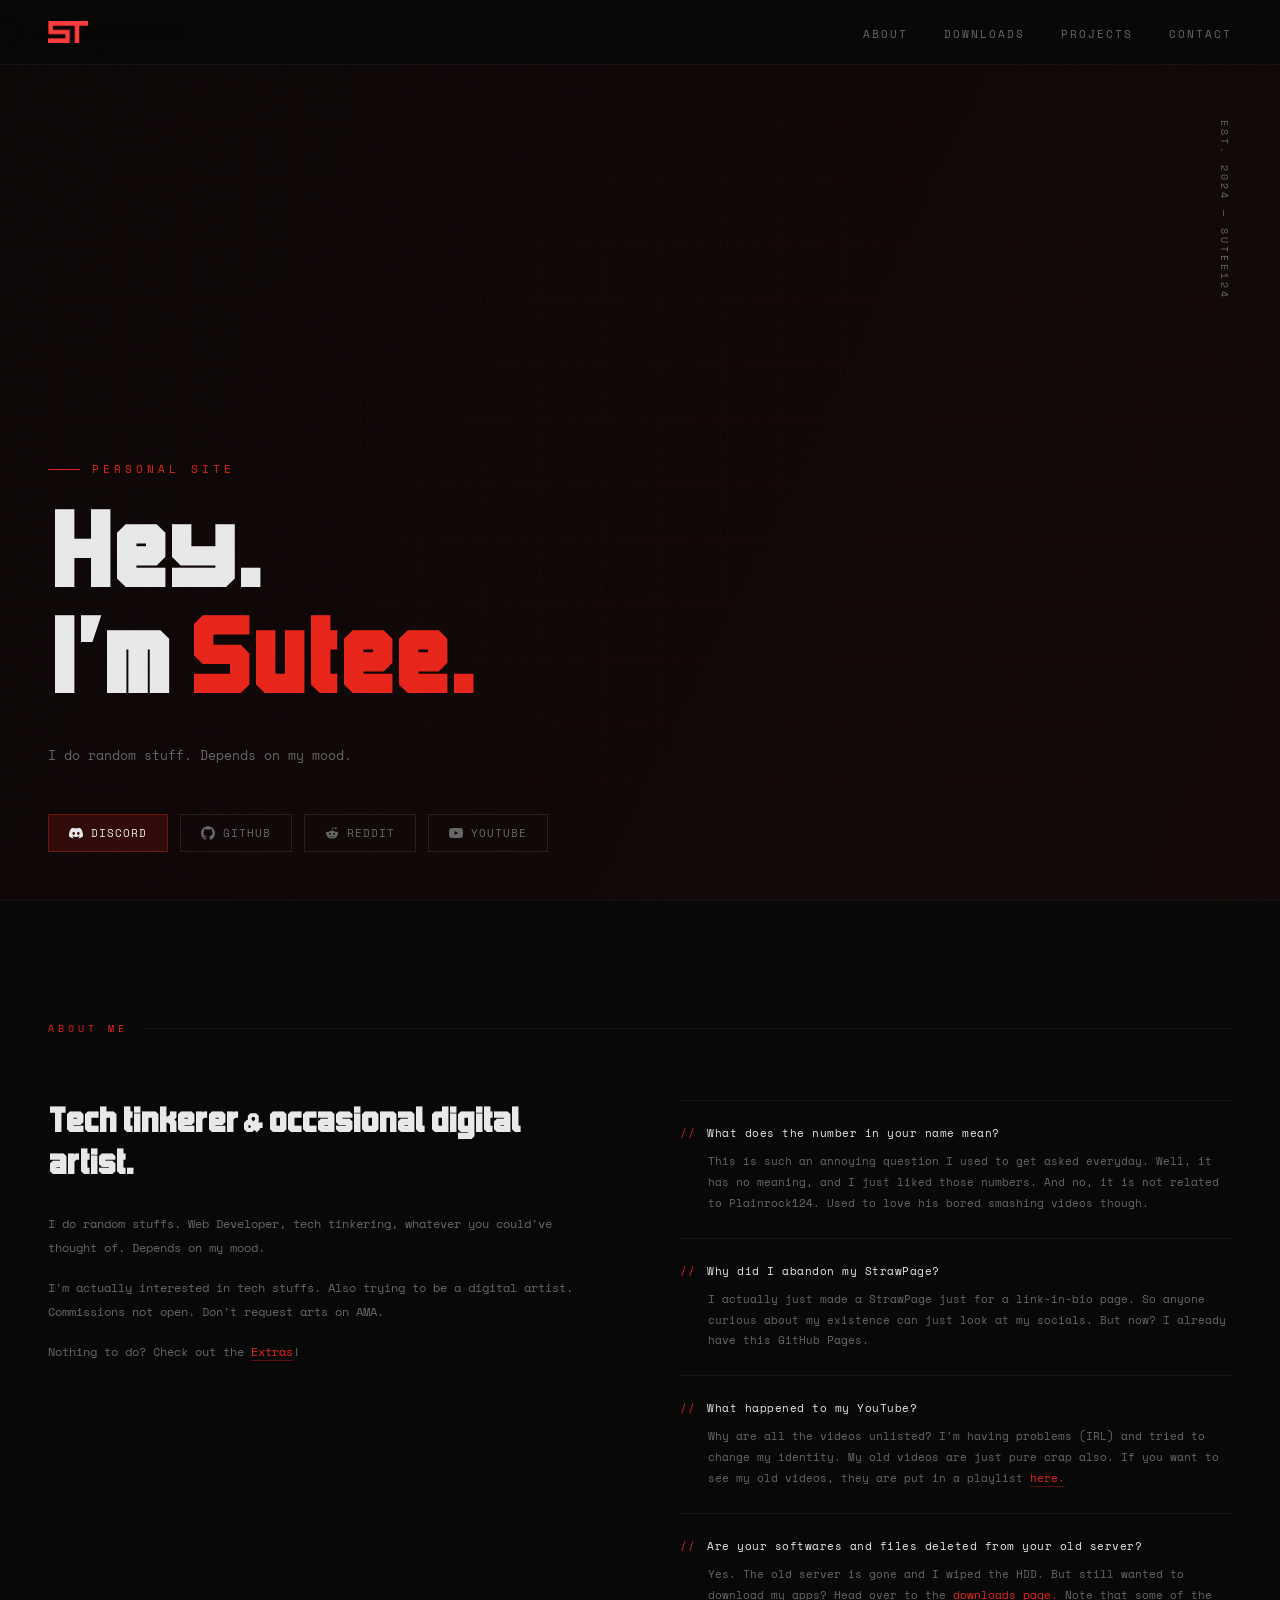
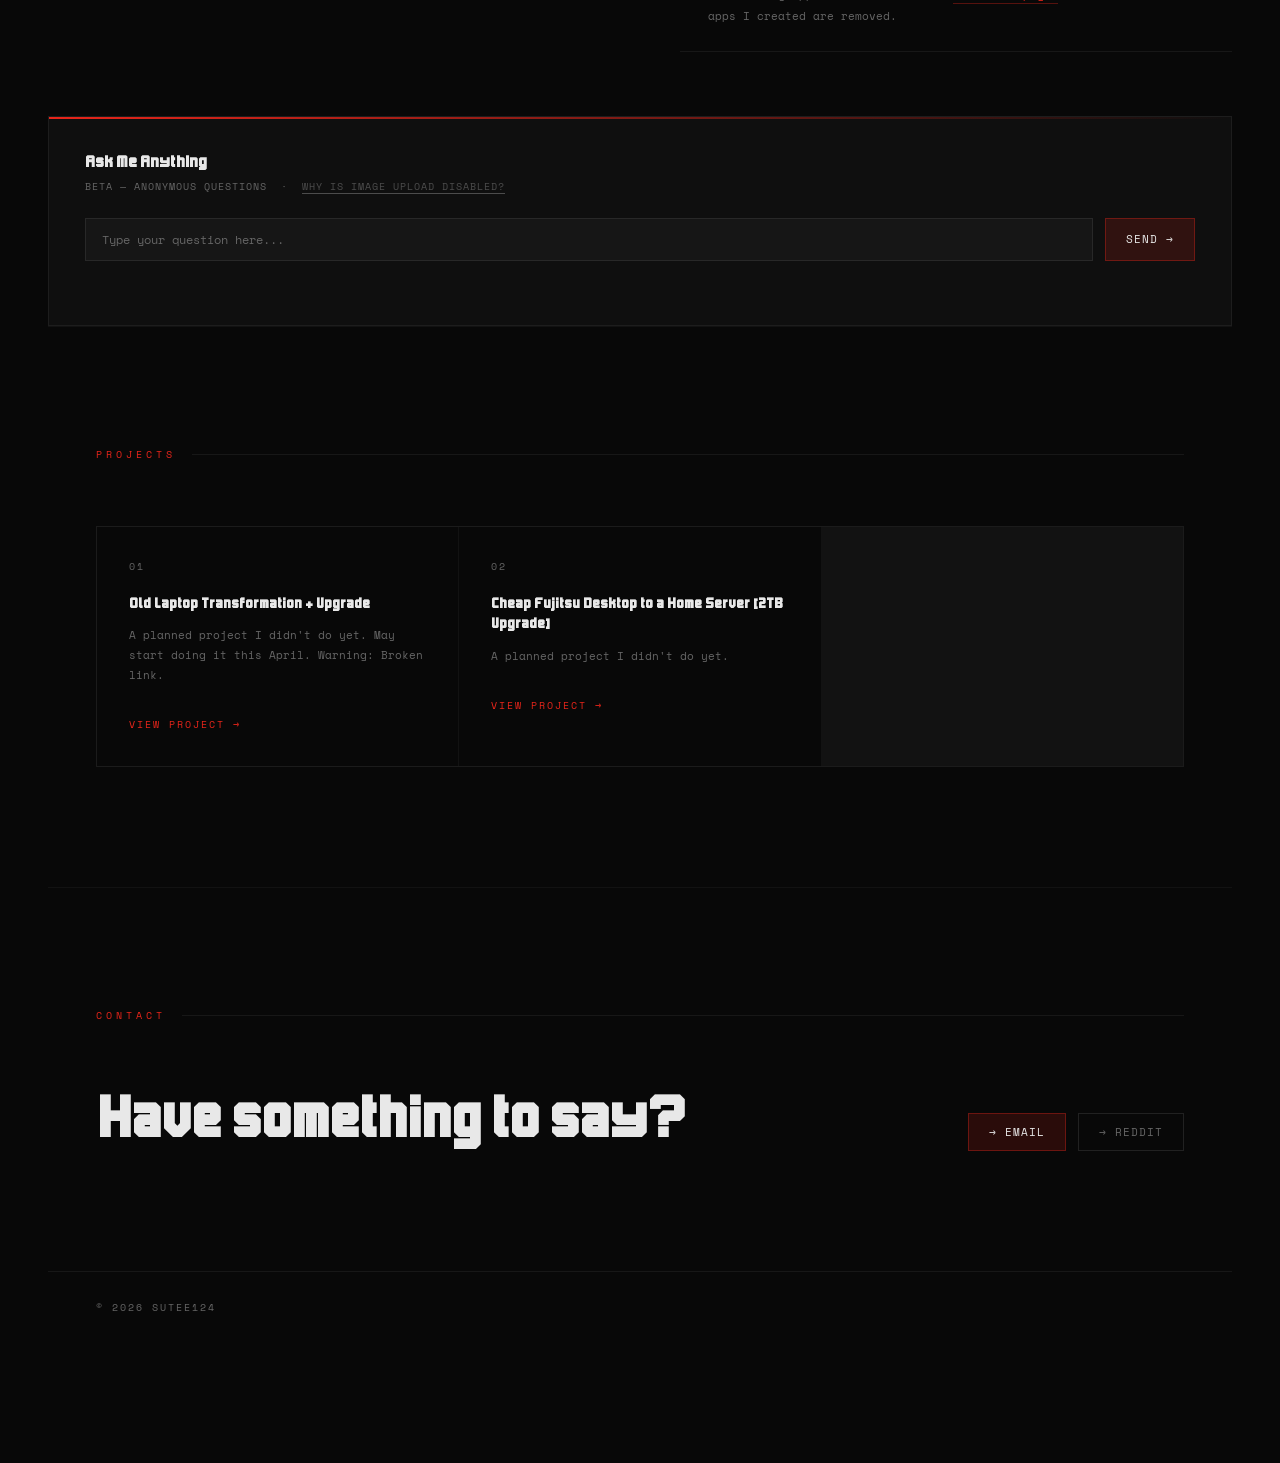
==== index.html @ adc418a9 "Untitled" ====
<!DOCTYPE html>
<html lang="en">
<head>
<meta charset="UTF-8">
<meta name="viewport" content="width=device-width, initial-scale=1.0">
<title>sutee's site</title>
<link rel="icon" type="image/png+xml" href="/assets/site/favicon.png">

<!--style stuff-->
<link rel="preconnect" href="https://fonts.googleapis.com">
<link rel="preconnect" href="https://fonts.gstatic.com" crossorigin>
<link href="https://fonts.googleapis.com/css2?family=Space+Mono:ital,wght@0,400;0,700;1,400&display=swap" rel="stylesheet">
<link rel="stylesheet" href="/assets/site/style.css">

<style>
.btn-icon {
  display: inline-flex;
  align-items: center;
  justify-content: center;
  width: 40px;
  flex-shrink: 0;
  padding: 10px;
  border: 1px solid rgba(255,255,255,0.08);
  background: var(--surface2);
  color: var(--muted);
  cursor: pointer;
  transition: all 0.2s;
  font-size: 0; /* hide any fallback text */
}

.btn-icon:hover {
  border-color: var(--red-border);
  background: var(--red-dim);
  color: var(--text);
  transform: translateY(-2px);
}

.btn-icon svg {
  width: 14px;
  height: 14px;
  stroke: currentColor;
  fill: none;
  stroke-width: 1.5;
  stroke-linecap: round;
  stroke-linejoin: round;
  flex-shrink: 0;
}
</style>

</head>
<body>

<!-- nav -->
<nav>
  <a href="index.html" class="nav-logo">
    <img src="/assets/site/logo.png" alt="Sutee" onerror="this.style.display='none';this.parentElement.textContent='sutee.'">
  </a>
  <ul>
    <li><a href="#about">About</a></li>
    <li><a href="downloads">Downloads</a></li>
    <li><a href="#projects">Projects</a></li>
    <li><a href="#contact">Contact</a></li>
  </ul>
</nav>

<div class="hero">
  <div class="hero-bg"></div>
  <div class="hero-grid"></div>
  <span class="hero-tag">EST. 2024 — SUTEE124</span>

  <div class="hero-content">
    <div class="hero-eyebrow">Personal Site</div>
    <h1>Hey.<br>I'm <span>Sutee.</span></h1>
    <p class="hero-sub">I do random stuff. Depends on my mood.</p>
    <div class="hero-links">
      <a href="javascript:alert('For now, please DM me on discord: @sutee.124');" class="btn">
        <svg role="img" viewBox="0 0 24 24" fill="currentColor"><path d="M20.317 4.3698a19.7913 19.7913 0 00-4.8851-1.5152.0741.0741 0 00-.0785.0371c-.211.3753-.4447.8648-.6083 1.2495-1.8447-.2762-3.68-.2762-5.4868 0-.1636-.3933-.4058-.8742-.6177-1.2495a.077.077 0 00-.0785-.037 19.7363 19.7363 0 00-4.8852 1.515.0699.0699 0 00-.0321.0277C.5334 9.0458-.319 13.5799.0992 18.0578a.0824.0824 0 00.0312.0561c2.0528 1.5076 4.0413 2.4228 5.9929 3.0294a.0777.0777 0 00.0842-.0276c.4616-.6304.8731-1.2952 1.226-1.9942a.076.076 0 00-.0416-.1057c-.6528-.2476-1.2743-.5495-1.8722-.8923a.077.077 0 01-.0076-.1277c.1258-.0943.2517-.1923.3718-.2914a.0743.0743 0 01.0776-.0105c3.9278 1.7933 8.18 1.7933 12.0614 0a.0739.0739 0 01.0785.0095c.1202.099.246.1981.3728.2924a.077.077 0 01-.0066.1276 12.2986 12.2986 0 01-1.873.8914.0766.0766 0 00-.0407.1067c.3604.698.7719 1.3628 1.225 1.9932a.076.076 0 00.0842.0286c1.961-.6067 3.9495-1.5219 6.0023-3.0294a.077.077 0 00.0313-.0552c.5004-5.177-.8382-9.6739-3.5485-13.6604a.061.061 0 00-.0312-.0286zM8.02 15.3312c-1.1825 0-2.1569-1.0857-2.1569-2.419 0-1.3332.9555-2.4189 2.157-2.4189 1.2108 0 2.1757 1.0952 2.1568 2.419 0 1.3332-.9555 2.4189-2.1569 2.4189zm7.9748 0c-1.1825 0-2.1569-1.0857-2.1569-2.419 0-1.3332.9554-2.4189 2.1569-2.4189 1.2108 0 2.1757 1.0952 2.1568 2.419 0 1.3332-.946 2.4189-2.1568 2.4189Z"/></svg>
        Discord
      </a>
      <a href="https://www.github.com/Sutee124" target="_blank" class="btn btn-ghost">
        <svg role="img" viewBox="0 0 24 24" fill="currentColor"><path d="M12 .297c-6.63 0-12 5.373-12 12 0 5.303 3.438 9.8 8.205 11.385.6.113.82-.258.82-.577 0-.285-.01-1.04-.015-2.04-3.338.724-4.042-1.61-4.042-1.61C4.422 18.07 3.633 17.7 3.633 17.7c-1.087-.744.084-.729.084-.729 1.205.084 1.838 1.236 1.838 1.236 1.07 1.835 2.809 1.305 3.495.998.108-.776.417-1.305.76-1.605-2.665-.3-5.466-1.332-5.466-5.93 0-1.31.465-2.38 1.235-3.22-.135-.303-.54-1.523.105-3.176 0 0 1.005-.322 3.3 1.23.96-.267 1.98-.399 3-.405 1.02.006 2.04.138 3 .405 2.28-1.552 3.285-1.23 3.285-1.23.645 1.653.24 2.873.12 3.176.765.84 1.23 1.91 1.23 3.22 0 4.61-2.805 5.625-5.475 5.92.42.36.81 1.096.81 2.22 0 1.606-.015 2.896-.015 3.286 0 .315.21.69.825.57C20.565 22.092 24 17.592 24 12.297c0-6.627-5.373-12-12-12"/></svg>
        GitHub
      </a>
      <a href="https://www.reddit.com/u/sutee124" target="_blank" class="btn btn-ghost">
        <svg role="img" viewBox="100 150 600 500" fill="currentColor"><path d="M666.8 400c.08 5.48-.6 10.95-2.04 16.24s-3.62 10.36-6.48 15.04c-2.85 4.68-6.35 8.94-10.39 12.65s-8.58 6.83-13.49 9.27c.11 1.46.2 2.93.25 4.4a107.268 107.268 0 0 1 0 8.8c-.05 1.47-.14 2.94-.25 4.4 0 89.6-104.4 162.4-233.2 162.4S168 560.4 168 470.8c-.11-1.46-.2-2.93-.25-4.4a107.268 107.268 0 0 1 0-8.8c.05-1.47.14-2.94.25-4.4a58.438 58.438 0 0 1-31.85-37.28 58.41 58.41 0 0 1 7.8-48.42 58.354 58.354 0 0 1 41.93-25.4 58.4 58.4 0 0 1 46.52 15.5 286.795 286.795 0 0 1 35.89-20.71c12.45-6.02 25.32-11.14 38.51-15.3s26.67-7.35 40.32-9.56 27.45-3.42 41.28-3.63L418 169.6c.33-1.61.98-3.13 1.91-4.49.92-1.35 2.11-2.51 3.48-3.4 1.38-.89 2.92-1.5 4.54-1.8 1.61-.29 3.27-.26 4.87.09l98 19.6c9.89-16.99 30.65-24.27 48.98-17.19s28.81 26.43 24.71 45.65c-4.09 19.22-21.55 32.62-41.17 31.61-19.63-1.01-35.62-16.13-37.72-35.67L440 186l-26 124.8c13.66.29 27.29 1.57 40.77 3.82a284.358 284.358 0 0 1 77.8 24.86A284.412 284.412 0 0 1 568 360a58.345 58.345 0 0 1 29.4-15.21 58.361 58.361 0 0 1 32.95 3.21 58.384 58.384 0 0 1 25.91 20.61A58.384 58.384 0 0 1 666.8 400zm-396.96 55.31c2.02 4.85 4.96 9.26 8.68 12.97 3.71 3.72 8.12 6.66 12.97 8.68A40.049 40.049 0 0 0 306.8 480c16.18 0 30.76-9.75 36.96-24.69 6.19-14.95 2.76-32.15-8.68-43.59s-28.64-14.87-43.59-8.68c-14.94 6.2-24.69 20.78-24.69 36.96 0 5.25 1.03 10.45 3.04 15.31zm229.1 96.02c2.05-2 3.22-4.73 3.26-7.59.04-2.87-1.07-5.63-3.07-7.68s-4.73-3.22-7.59-3.26c-2.87-.04-5.63 1.07-7.94 2.8a131.06 131.06 0 0 1-19.04 11.35 131.53 131.53 0 0 1-20.68 7.99c-7.1 2.07-14.37 3.54-21.72 4.39-7.36.85-14.77 1.07-22.16.67-7.38.33-14.78.03-22.11-.89a129.01 129.01 0 0 1-21.64-4.6c-7.08-2.14-13.95-4.88-20.56-8.18s-12.93-7.16-18.89-11.53c-2.07-1.7-4.7-2.57-7.38-2.44s-5.21 1.26-7.11 3.15c-1.89 1.9-3.02 4.43-3.15 7.11s.74 5.31 2.44 7.38c7.03 5.3 14.5 9.98 22.33 14s16 7.35 24.4 9.97 17.01 4.51 25.74 5.66c8.73 1.14 17.54 1.53 26.33 1.17 8.79.36 17.6-.03 26.33-1.17A153.961 153.961 0 0 0 476.87 564c7.83-4.02 15.3-8.7 22.33-14zm-7.34-68.13c5.42.06 10.8-.99 15.81-3.07 5.01-2.09 9.54-5.17 13.32-9.06s6.72-8.51 8.66-13.58A39.882 39.882 0 0 0 532 441.6c0-16.18-9.75-30.76-24.69-36.96-14.95-6.19-32.15-2.76-43.59 8.68s-14.87 28.64-8.68 43.59c6.2 14.94 20.78 24.69 36.96 24.69z"/></svg>
        Reddit
      </a>
      <a href="https://www.youtube.com/@suteeishere" target="_blank" class="btn btn-ghost">
        <svg role="img" viewBox="0 0 24 24" fill="currentColor"><path d="M23.498 6.186a3.016 3.016 0 0 0-2.122-2.136C19.505 3.545 12 3.545 12 3.545s-7.505 0-9.377.505A3.017 3.017 0 0 0 .502 6.186C0 8.07 0 12 0 12s0 3.93.502 5.814a3.016 3.016 0 0 0 2.122 2.136c1.871.505 9.376.505 9.376.505s7.505 0 9.377-.505a3.015 3.015 0 0 0 2.122-2.136C24 15.93 24 12 24 12s0-3.93-.502-5.814zM9.545 15.568V8.432L15.818 12l-6.273 3.568z"/></svg>
        YouTube
      </a>
    </div>
  </div>
</div>

<section class="section reveal" id="about">
  <div class="section-label">About me</div>
  <div class="about-grid">
    <div class="about-main">
      <h2>Tech tinkerer &amp; occasional digital artist.</h2>
      <p>I do random stuffs. Web Developer, tech tinkering, whatever you could've thought of. Depends on my mood.</p>
      <p>I'm actually interested in tech stuffs. Also trying to be a digital artist. Commissions not open. Don't request arts on AMA.</p>
      <p>Nothing to do? Check out the <a href="extras" class="text-link">Extras</a>!</p>
    </div>
    <div>
      <div class="faq">
        <div class="faq-item">
          <div class="faq-q">What does the number in your name mean?</div>
          <div class="faq-a">This is such an annoying question I used to get asked everyday. Well, it has no meaning, and I just liked those numbers. And no, it is not related to Plainrock124. Used to love his bored smashing videos though.</div>
        </div>
        <div class="faq-item">
          <div class="faq-q">Why did I abandon my StrawPage?</div>
          <div class="faq-a">I actually just made a StrawPage just for a link-in-bio page. So anyone curious about my existence can just look at my socials. But now? I already have this GitHub Pages.</div>
        </div>
        <div class="faq-item">
          <div class="faq-q">What happened to my YouTube?</div>
          <div class="faq-a">Why are all the videos unlisted? I'm having problems (IRL) and tried to change my identity. My old videos are just pure crap also. If you want to see my old videos, they are put in a playlist <a href="https://www.youtube.com/playlist?list=PLNr1VfQG_fFqwr2gq2vNI0FoRH3ml7qcC" class="text-link">here.</a></div>
        </div>
        <div class="faq-item">
          <div class="faq-q">Are your softwares and files deleted from your old server?</div>
          <div class="faq-a">Yes. The old server is gone and I wiped the HDD. But still wanted to download my apps? Head over to the <a href="downloads" class="text-link">downloads page.</a> Note that some of the apps I created are removed.</div>
        </div>
      </div>
    </div>
  </div>

<!-- WHY DISABLED MODAL -->
<div id="whyModal" style="display:none; position:fixed; inset:0; z-index:999; background:rgba(0,0,0,0.75); backdrop-filter:blur(4px); align-items:center; justify-content:center;">
  <div style="background:var(--surface2,#1a1a1a); border:1px solid rgba(255,255,255,0.1); border-radius:12px; max-width:420px; width:90%; padding:28px; position:relative; text-align:center;">
    <button onclick="document.getElementById('whyModal').style.display='none'" style="position:absolute; top:12px; right:14px; background:none; border:none; color:var(--muted,#888); font-size:18px; cursor:pointer; line-height:1;">✕</button>
    <p style="margin:0 0 16px; color:var(--text,#eee); font-family:inherit; font-size:0.95rem; line-height:1.6;">Yall I have to disable this because what the fuck is this 🥀💔</p>
    <a href="/assets/media/IMG_0202.PNG" target="_blank" title="Click to view full image">
      <img src="/assets/media/IMG_0202.PNG" alt="why image upload is disabled" style="width:auto; height:320px; aspect-ratio:9/19.5; object-fit:cover; border-radius:8px; opacity:0.9; cursor:zoom-in; transition:opacity 0.2s;" onmouseover="this.style.opacity='1'" onmouseout="this.style.opacity='0.9'">
    </a>
  </div>
</div>

<!-- the part that sends me annoying questions -->
<div class="ama-box reveal">
  <div class="ama-title">Ask Me Anything</div>
  <div class="ama-sub">Beta — Anonymous questions &nbsp;·&nbsp; <span onclick="document.getElementById('whyModal').style.display='flex'" style="cursor:pointer; text-decoration:underline; text-underline-offset:3px; opacity:0.7;">why is image upload disabled?</span></div>
  <div class="ama-row">
    <input type="text" class="ama-input" id="questionInput" placeholder="Type your question here...">
      <!-- IMAGE ATTACH TEMPORARILY DISABLED
      <label class="btn-icon" title="Attach image">
        <svg viewBox="0 0 24 24" xmlns="http://www.w3.org/2000/svg">
          <path d="M21.44 11.05l-9.19 9.19a6 6 0 01-8.49-8.49l9.19-9.19a4 4 0 015.66 5.66l-9.2 9.19a2 2 0 01-2.83-2.83l8.49-8.48"/>
        </svg>
        <input type="file" id="imageInput" accept="image/*" style="display:none">
      </label>
      -->
    <button class="btn" onclick="submitQuestion()">Send →</button>
  </div>
  <!-- IMAGE PREVIEW TEMPORARILY DISABLED
  <div id="imagePreview" style="display:none; margin-top:8px;">
    <img id="previewImg" style="max-height:80px; border-radius:6px; opacity:0.85;">
    <button onclick="clearImage()" style="margin-left:6px; background:none; border:none; cursor:pointer; color:white;">✕</button>
  </div>
  -->
  <p class="ama-msg" id="responseMessage"></p>
</div>

<section class="section reveal" id="projects">
  <div class="section-label">Projects</div>
  <div class="projects-grid" id="repo-list"></div>
</section>

<section class="section reveal" id="contact">
  <div class="section-label">Contact</div>
  <div class="contact-inner">
    <div class="contact-head">Have something to say?</div>
    <div class="contact-btns">
      <a href="/cdn-cgi/l/email-protection#25565051404014171114654a5051494a4a4e0b464a48" class="btn">→ Email</a>
      <a href="https://www.reddit.com/u/Sutee124" target="_blank" class="btn btn-ghost">→ Reddit</a>
    </div>
  </div>
</section>

<!-- FOOTER -->
<footer>
  <span class="footer-copy">© 2026 sutee124</span>
</footer>

<script data-cfasync="false" src="/cdn-cgi/scripts/5c5dd728/cloudflare-static/email-decode.min.js"></script><script>
/* ── PROJECTS ── */
const username = "Sutee124";
const repoContainer = document.getElementById("repo-list");

const customProjects = [
  {
    name: "Old Laptop Transformation + Upgrade",
    description: "A planned project I didn't do yet. May start doing it this April. Warning: Broken link.",
    url: "https://www.youtube.com/watch?v="
  },
  {
    name: "Cheap Fujitsu Desktop to a Home Server [2TB Upgrade]",
    description: "A planned project I didn't do yet.",
    url: "https://sutee124.github.io/"
  },
];

let cardCount = 0;

function makeCard(name, desc, url, isGithub) {
  cardCount++;
  const card = document.createElement("div");
  card.className = "project-card";
  card.innerHTML = `
    <div class="project-num">${String(cardCount).padStart(2, '0')}</div>
    <h3>${name}</h3>
    <p>${desc || "No description provided."}</p>
    <a href="${url}" target="_blank" class="project-link">View ${isGithub ? 'on GitHub' : 'Project'} →</a>
  `;
  repoContainer.appendChild(card);
}

customProjects.forEach(p => makeCard(p.name, p.description, p.url, false));

fetch(`https://api.github.com/users/${username}/repos?sort=updated`)
  .then(r => r.json())
  .then(repos => {
    repos.filter(r => !r.fork).slice(0, 6).forEach(r => {
      makeCard(r.name, r.description, r.html_url, true);
    });
  })
  .catch(console.error);

/* ── AMA ── */
// IMAGE ATTACH TEMPORARILY DISABLED
// document.getElementById("imageInput").addEventListener("change", function () {
//   const file = this.files[0];
//   if (!file) return;
//   const preview = document.getElementById("imagePreview");
//   const img = document.getElementById("previewImg");
//   img.src = URL.createObjectURL(file);
//   preview.style.display = "flex";
//   preview.style.alignItems = "center";
// });

// IMAGE ATTACH TEMPORARILY DISABLED
// function clearImage() {
//   document.getElementById("imageInput").value = "";
//   document.getElementById("imagePreview").style.display = "none";
//   document.getElementById("previewImg").src = "";
// }

async function submitQuestion() {
  const input = document.getElementById("questionInput");
  const msg = document.getElementById("responseMessage");
  // IMAGE ATTACH TEMPORARILY DISABLED: const imageInput = document.getElementById("imageInput");
  const question = input.value.trim();

  if (!question) {
    msg.textContent = "Please type something.";
    return;
  }

  msg.textContent = "Sending...";

  try {
    // IMAGE ATTACH TEMPORARILY DISABLED: always send as JSON (no image support)
    const res = await fetch("https://ama.site124.workers.dev", {
      method: "POST",
      headers: { "Content-Type": "application/json" },
      body: JSON.stringify({ question })
    });

    if (res.ok) {
      msg.textContent = "Question sent anonymously!";
      input.value = "";
      // IMAGE ATTACH TEMPORARILY DISABLED: clearImage();
    } else {
      msg.textContent = "Something went wrong.";
    }
  } catch {
    msg.textContent = "Error sending question.";
  }
}

document.getElementById("questionInput").addEventListener("keydown", e => {
  if (e.key === "Enter") { e.preventDefault(); submitQuestion(); }
});

/* ── SCROLL REVEAL ── */
const observer = new IntersectionObserver(entries => {
  entries.forEach(e => { if (e.isIntersecting) { e.target.classList.add('visible'); } });
}, { threshold: 0.1 });

document.querySelectorAll('.reveal').forEach(el => observer.observe(el));
</script>
</body>
</html>
---- assets/site/style.css ----
@font-face {
  font-family: Imagine;
  src: url(/assets/site/Imagine_Earth.ttf);
}

:root {
  --red: #e8251a;
  --red-dim: rgba(232,37,26,0.15);
  --red-border: rgba(232,37,26,0.35);
  --bg: #080808;
  --surface: #0f0f0f;
  --surface2: #161616;
  --text: #e8e8e8;
  --muted: #666;
  --mono: 'Space Mono', monospace;
  --sans: Imagine, sans-serif;
}

*, *::before, *::after { margin: 0; padding: 0; box-sizing: border-box; }

html { scroll-behavior: smooth; }

body {
  font-family: var(--mono);
  background: var(--bg);
  color: var(--text);
  overflow-x: hidden;
}

/* ── NOISE OVERLAY ── */
body::before {
  content: '';
  position: fixed;
  inset: 0;
  background-image: url("data:image/svg+xml,%3Csvg viewBox='0 0 256 256' xmlns='http://www.w3.org/2000/svg'%3E%3Cfilter id='noise'%3E%3CfeTurbulence type='fractalNoise' baseFrequency='0.9' numOctaves='4' stitchTiles='stitch'/%3E%3C/filter%3E%3Crect width='100%25' height='100%25' filter='url(%23noise)' opacity='0.04'/%3E%3C/svg%3E");
  pointer-events: none;
  z-index: 9999;
  opacity: 0.4;
}

/* ── SCROLLBAR ── */
::-webkit-scrollbar { width: 3px; }
::-webkit-scrollbar-track { background: var(--bg); }
::-webkit-scrollbar-thumb { background: var(--red); }

/* ── NAV ── */
nav {
  position: fixed;
  top: 0; left: 0; right: 0;
  z-index: 1000;
  display: flex;
  justify-content: space-between;
  align-items: center;
  padding: 20px 48px;
  background: rgba(8,8,8,0.85);
  backdrop-filter: blur(20px);
  -webkit-backdrop-filter: blur(20px);
  border-bottom: 1px solid rgba(255,255,255,0.05);
}

.nav-logo {
  font-family: var(--sans);
  font-weight: 800;
  font-size: 18px;
  color: var(--red);
  text-decoration: none;
  letter-spacing: -0.5px;
}

.nav-logo img {
  max-height: 22px;
  display: block;
}

nav ul {
  list-style: none;
  display: flex;
  gap: 36px;
  align-items: center;
}

nav a:not(.nav-logo) {
  color: var(--muted);
  text-decoration: none;
  font-size: 11px;
  letter-spacing: 2px;
  text-transform: uppercase;
  transition: color 0.2s;
}

nav a:not(.nav-logo):hover { color: var(--text); }

/* ── HERO ── */
.hero {
  position: relative;
  min-height: 100vh;
  display: flex;
  flex-direction: column;
  justify-content: flex-end;
  padding: 48px;
  overflow: hidden;
}

.hero-bg {
  position: absolute;
  inset: 0;
  background: url("/assets/media/hero.png") center/cover no-repeat;
  opacity: 0.18;
  filter: grayscale(40%);
}

.hero-grid {
  position: absolute;
  inset: 0;
  background-image:
    linear-gradient(rgba(232,37,26,0.04) 1px, transparent 1px),
    linear-gradient(90deg, rgba(232,37,26,0.04) 1px, transparent 1px);
  background-size: 60px 60px;
  mask-image: radial-gradient(ellipse at center, black 30%, transparent 80%);
}

.hero-tag {
  position: absolute;
  top: 120px;
  right: 48px;
  font-size: 10px;
  letter-spacing: 3px;
  text-transform: uppercase;
  color: var(--muted);
  writing-mode: vertical-rl;
}

.hero-content {
  position: relative;
  z-index: 2;
  max-width: 900px;
}

.hero-eyebrow {
  font-size: 11px;
  letter-spacing: 4px;
  text-transform: uppercase;
  color: var(--red);
  margin-bottom: 24px;
  display: flex;
  align-items: center;
  gap: 12px;
}

.hero-eyebrow::before {
  content: '';
  width: 32px;
  height: 1px;
  background: var(--red);
  display: block;
}

.hero h1 {
  font-family: var(--sans);
  font-size: clamp(52px, 9vw, 120px);
  font-weight: 800;
  line-height: 0.92;
  letter-spacing: -3px;
  color: var(--text);
  margin-bottom: 32px;
}

.hero h1 span { color: var(--red); }

.hero-sub {
  font-size: 13px;
  color: var(--muted);
  line-height: 1.6;
  max-width: 360px;
  margin-bottom: 48px;
}

.hero-links {
  display: flex;
  flex-wrap: wrap;
  gap: 12px;
}

/* ── BUTTONS ── */
.btn {
  display: inline-flex;
  align-items: center;
  gap: 8px;
  padding: 10px 20px;
  font-family: var(--mono);
  font-size: 11px;
  letter-spacing: 1px;
  text-decoration: none;
  text-transform: uppercase;
  border: 1px solid var(--red-border);
  color: var(--text);
  background: var(--red-dim);
  transition: all 0.2s;
  cursor: pointer;
}

.btn:hover {
  background: var(--red);
  border-color: var(--red);
  color: #fff;
  transform: translateY(-2px);
}

.btn svg { width: 14px; height: 14px; flex-shrink: 0; }

.btn-ghost {
  background: transparent;
  border-color: rgba(255,255,255,0.1);
  color: var(--muted);
}

.btn-ghost:hover {
  background: rgba(255,255,255,0.06);
  border-color: rgba(255,255,255,0.25);
  color: var(--text);
}

/* ── LAYOUT ── */
.container { max-width: 1100px; margin: 0 auto; padding: 0 48px; }

/* ── SECTION BASE ── */
.section {
  padding: 120px 48px;
  border-top: 1px solid rgba(255,255,255,0.04);
}

.section-label {
  font-size: 10px;
  letter-spacing: 4px;
  text-transform: uppercase;
  color: var(--red);
  margin-bottom: 64px;
  display: flex;
  align-items: center;
  gap: 16px;
}

.section-label::after {
  content: '';
  flex: 1;
  height: 1px;
  background: rgba(255,255,255,0.06);
}

/* ── ABOUT ── */
#about .about-grid {
  display: grid;
  grid-template-columns: 1fr 1fr;
  gap: 80px;
  align-items: start;
}

.about-main h2 {
  font-family: var(--sans);
  font-size: clamp(28px, 3vw, 42px);
  font-weight: 800;
  line-height: 1.1;
  letter-spacing: -1px;
  margin-bottom: 28px;
  color: var(--text);
}

.about-main p {
  font-size: 12px;
  line-height: 2;
  color: var(--muted);
  margin-bottom: 16px;
}

.text-link {
  color: var(--red);
  text-decoration: none;
  border-bottom: 1px solid var(--red-border);
  transition: border-color 0.2s;
}
.text-link:hover { border-color: var(--red); }

/* FAQ */
.faq { 

.faq-item {
  border-top: 1px solid rgba(255,255,255,0.06);
  padding: 24px 0;
}

.faq-item:last-child { border-bottom: 1px solid rgba(255,255,255,0.06); }

.faq-q {
  font-size: 11px;
  letter-spacing: 0.5px;
  color: var(--text);
  margin-bottom: 10px;
  display: flex;
  gap: 12px;
}

.faq-q::before {
  content: '//';
  color: var(--red);
  flex-shrink: 0;
}

.faq-a {
  font-size: 11px;
  line-height: 1.9;
  color: var(--muted);
  padding-left: 28px;
}
}
/* AMA */
.ama-box {
  margin-top: 64px;
  padding: 36px;
  border: 1px solid rgba(255,255,255,0.06);
  background: var(--surface);
  position: relative;
  overflow: hidden;
}

.ama-box::before {
  content: '';
  position: absolute;
  top: 0; left: 0; right: 0;
  height: 2px;
  background: linear-gradient(90deg, var(--red), transparent);
}

.ama-title {
  font-family: var(--sans);
  font-weight: 700;
  font-size: 18px;
  color: var(--text);
  margin-bottom: 8px;
}

.ama-sub {
  font-size: 10px;
  color: var(--muted);
  letter-spacing: 1px;
  text-transform: uppercase;
  margin-bottom: 24px;
}

.ama-row {
  display: flex;
  gap: 12px;
}

.ama-input {
  flex: 1;
  padding: 12px 16px;
  background: var(--surface2);
  border: 1px solid rgba(255,255,255,0.08);
  color: var(--text);
  font-family: var(--mono);
  font-size: 12px;
  outline: none;
  transition: border-color 0.2s;
}

.ama-input:focus { border-color: var(--red); }
.ama-input::placeholder { color: var(--muted); }

.ama-msg {
  margin-top: 12px;
  font-size: 11px;
  color: var(--red);
  min-height: 16px;
}

/* ── PROJECTS ── */
.projects-grid {
  display: grid;
  grid-template-columns: repeat(auto-fill, minmax(300px, 1fr));
  gap: 1px;
  background: rgba(255,255,255,0.04);
  border: 1px solid rgba(255,255,255,0.04);
}

.project-card {
  background: var(--bg);
  padding: 32px;
  transition: background 0.2s;
  position: relative;
  overflow: hidden;
}

.project-card::before {
  content: '';
  position: absolute;
  left: 0; top: 0; bottom: 0;
  width: 2px;
  background: var(--red);
  transform: scaleY(0);
  transform-origin: bottom;
  transition: transform 0.3s ease;
}

.project-card:hover { background: var(--surface); }
.project-card:hover::before { transform: scaleY(1); }

.project-num {
  font-size: 10px;
  color: var(--muted);
  letter-spacing: 2px;
  margin-bottom: 20px;
}

.project-card h3 {
  font-family: var(--sans);
  font-weight: 700;
  font-size: 16px;
  color: var(--text);
  margin-bottom: 12px;
  line-height: 1.3;
}

.project-card p {
  font-size: 11px;
  line-height: 1.8;
  color: var(--muted);
  margin-bottom: 24px;
}

.project-link {
  font-size: 10px;
  letter-spacing: 2px;
  text-transform: uppercase;
  color: var(--red);
  text-decoration: none;
  display: inline-flex;
  align-items: center;
  gap: 8px;
  transition: gap 0.2s;
}

.project-link:hover { gap: 14px; }

/* ── CONTACT ── */
#contact {
  position: relative;
}

.contact-inner {
  display: flex;
  justify-content: space-between;
  align-items: flex-end;
  gap: 48px;
  flex-wrap: wrap;
}

.contact-head {
  font-family: var(--sans);
  font-size: clamp(36px, 5vw, 72px);
  font-weight: 800;
  letter-spacing: -2px;
  color: var(--text);
  line-height: 1;
}

.contact-head span { color: var(--red); }

.contact-btns { display: flex; gap: 12px; flex-wrap: wrap; }

/* ── FOOTER ── */
footer {
  padding: 28px 48px;
  border-top: 1px solid rgba(255,255,255,0.06);
  display: flex;
  justify-content: space-between;
  align-items: center;
  flex-wrap: wrap;
  gap: 16px;
}

.footer-copy {
  font-size: 10px;
  letter-spacing: 2px;
  color: var(--muted);
  text-transform: uppercase;
}

/* ── FADE-IN ── */
.reveal {
  opacity: 0;
  transform: translateY(30px);
  transition: opacity 0.8s ease, transform 0.8s ease;
}
.reveal.visible {
  opacity: 1;
  transform: none;
}

@media (max-width: 768px) {
  nav { padding: 16px 24px; }
  .hero { padding: 100px 24px 48px; }
  .hero-tag { display: none; }
  .section { padding: 80px 24px; }
  #about .about-grid { grid-template-columns: 1fr; gap: 48px; }
  .contact-inner { flex-direction: column; align-items: flex-start; }
  footer { padding: 24px; }
}
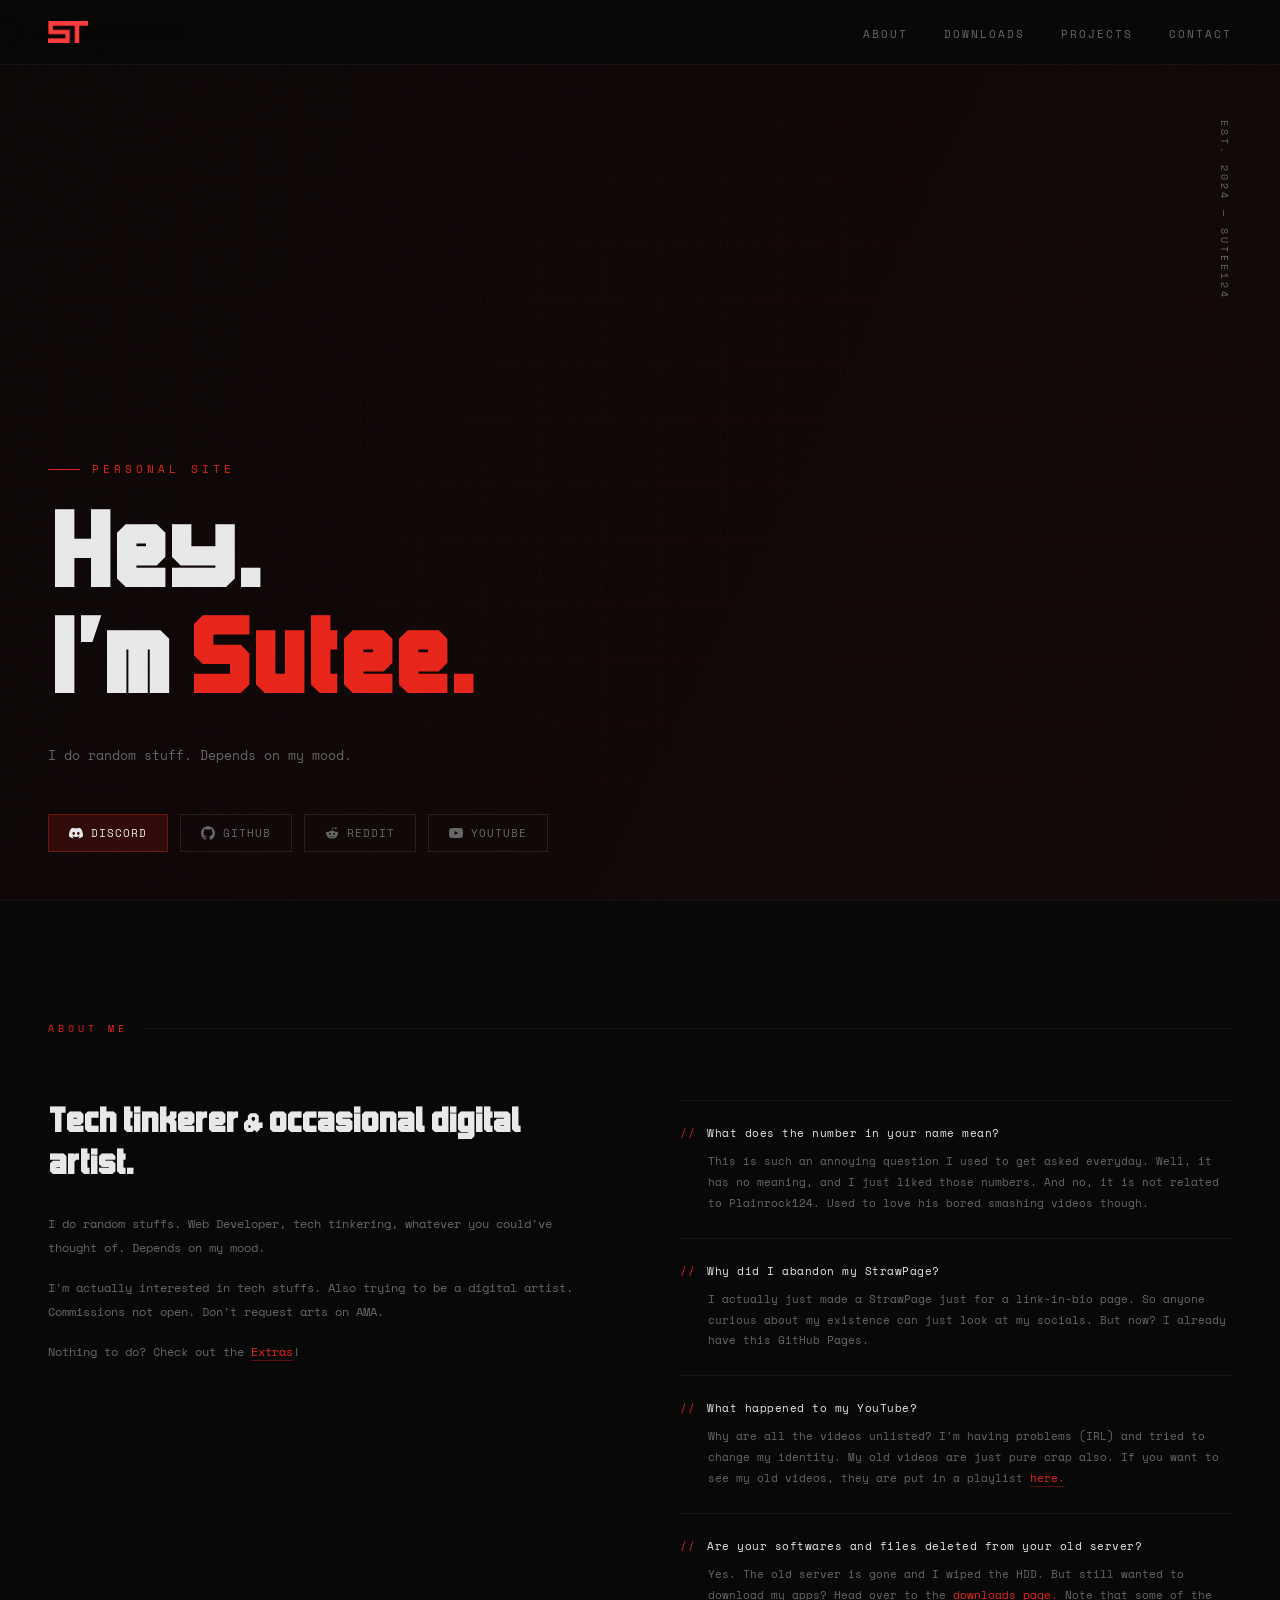
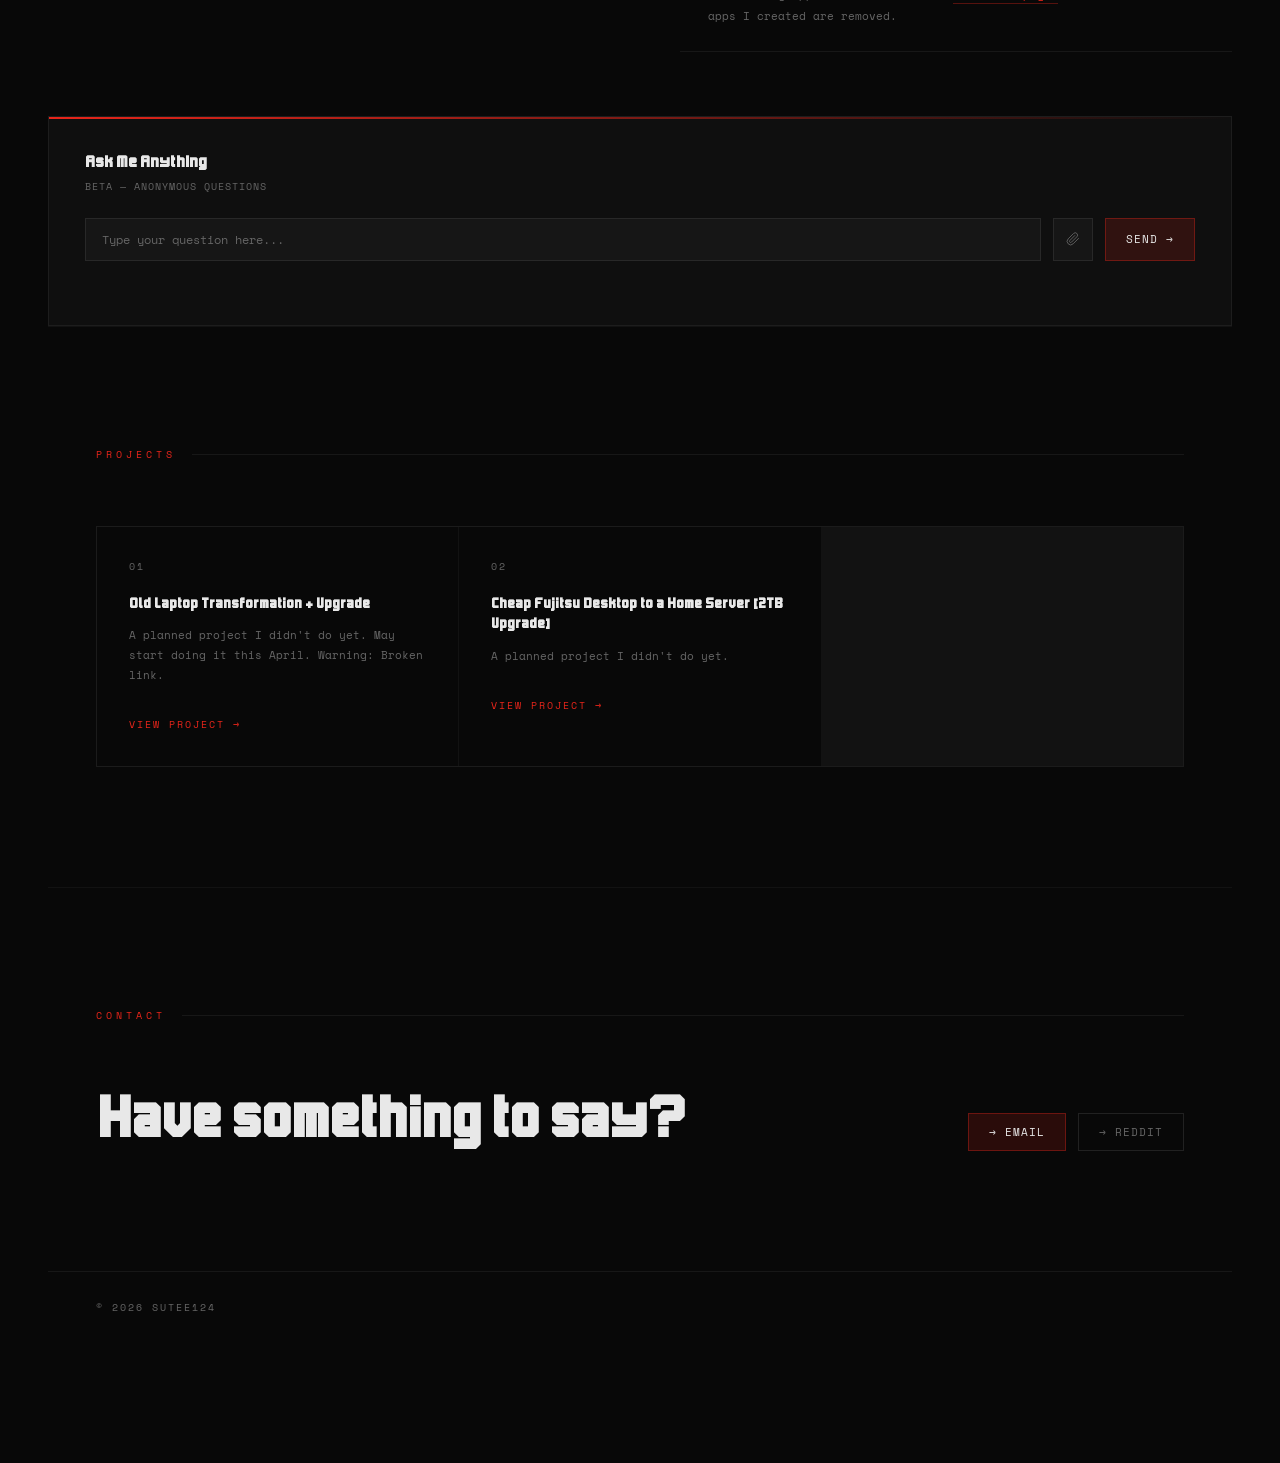
==== commit 552a2542: "Image sending" ====
--- a/index.html
+++ b/index.html
@@ -124,39 +124,24 @@
     </div>
   </div>
 
-<!-- WHY DISABLED MODAL -->
-<div id="whyModal" style="display:none; position:fixed; inset:0; z-index:999; background:rgba(0,0,0,0.75); backdrop-filter:blur(4px); align-items:center; justify-content:center;">
-  <div style="background:var(--surface2,#1a1a1a); border:1px solid rgba(255,255,255,0.1); border-radius:12px; max-width:420px; width:90%; padding:28px; position:relative; text-align:center;">
-    <button onclick="document.getElementById('whyModal').style.display='none'" style="position:absolute; top:12px; right:14px; background:none; border:none; color:var(--muted,#888); font-size:18px; cursor:pointer; line-height:1;">✕</button>
-    <p style="margin:0 0 16px; color:var(--text,#eee); font-family:inherit; font-size:0.95rem; line-height:1.6;">Yall I have to disable this because what the fuck is this 🥀💔</p>
-    <a href="/assets/media/IMG_0202.PNG" target="_blank" title="Click to view full image">
-      <img src="/assets/media/IMG_0202.PNG" alt="why image upload is disabled" style="width:auto; height:320px; aspect-ratio:9/19.5; object-fit:cover; border-radius:8px; opacity:0.9; cursor:zoom-in; transition:opacity 0.2s;" onmouseover="this.style.opacity='1'" onmouseout="this.style.opacity='0.9'">
-    </a>
-  </div>
-</div>
-
 <!-- the part that sends me annoying questions -->
 <div class="ama-box reveal">
   <div class="ama-title">Ask Me Anything</div>
-  <div class="ama-sub">Beta — Anonymous questions &nbsp;·&nbsp; <span onclick="document.getElementById('whyModal').style.display='flex'" style="cursor:pointer; text-decoration:underline; text-underline-offset:3px; opacity:0.7;">why is image upload disabled?</span></div>
+  <div class="ama-sub">Beta — Anonymous questions</div>
   <div class="ama-row">
     <input type="text" class="ama-input" id="questionInput" placeholder="Type your question here...">
-      <!-- IMAGE ATTACH TEMPORARILY DISABLED
       <label class="btn-icon" title="Attach image">
         <svg viewBox="0 0 24 24" xmlns="http://www.w3.org/2000/svg">
           <path d="M21.44 11.05l-9.19 9.19a6 6 0 01-8.49-8.49l9.19-9.19a4 4 0 015.66 5.66l-9.2 9.19a2 2 0 01-2.83-2.83l8.49-8.48"/>
         </svg>
         <input type="file" id="imageInput" accept="image/*" style="display:none">
       </label>
-      -->
     <button class="btn" onclick="submitQuestion()">Send →</button>
   </div>
-  <!-- IMAGE PREVIEW TEMPORARILY DISABLED
   <div id="imagePreview" style="display:none; margin-top:8px;">
     <img id="previewImg" style="max-height:80px; border-radius:6px; opacity:0.85;">
     <button onclick="clearImage()" style="margin-left:6px; background:none; border:none; cursor:pointer; color:white;">✕</button>
   </div>
-  -->
   <p class="ama-msg" id="responseMessage"></p>
 </div>
 
@@ -170,7 +155,7 @@
   <div class="contact-inner">
     <div class="contact-head">Have something to say?</div>
     <div class="contact-btns">
-      <a href="/cdn-cgi/l/email-protection#25565051404014171114654a5051494a4a4e0b464a48" class="btn">→ Email</a>
+      <a href="mailto:sutee1241@outlook.com" class="btn">→ Email</a>
       <a href="https://www.reddit.com/u/Sutee124" target="_blank" class="btn btn-ghost">→ Reddit</a>
     </div>
   </div>
@@ -181,7 +166,7 @@
   <span class="footer-copy">© 2026 sutee124</span>
 </footer>
 
-<script data-cfasync="false" src="/cdn-cgi/scripts/5c5dd728/cloudflare-static/email-decode.min.js"></script><script>
+<script>
 /* ── PROJECTS ── */
 const username = "Sutee124";
 const repoContainer = document.getElementById("repo-list");
@@ -226,31 +211,29 @@
   .catch(console.error);
 
 /* ── AMA ── */
-// IMAGE ATTACH TEMPORARILY DISABLED
-// document.getElementById("imageInput").addEventListener("change", function () {
-//   const file = this.files[0];
-//   if (!file) return;
-//   const preview = document.getElementById("imagePreview");
-//   const img = document.getElementById("previewImg");
-//   img.src = URL.createObjectURL(file);
-//   preview.style.display = "flex";
-//   preview.style.alignItems = "center";
-// });
-
-// IMAGE ATTACH TEMPORARILY DISABLED
-// function clearImage() {
-//   document.getElementById("imageInput").value = "";
-//   document.getElementById("imagePreview").style.display = "none";
-//   document.getElementById("previewImg").src = "";
-// }
+document.getElementById("imageInput").addEventListener("change", function () {
+  const file = this.files[0];
+  if (!file) return;
+  const preview = document.getElementById("imagePreview");
+  const img = document.getElementById("previewImg");
+  img.src = URL.createObjectURL(file);
+  preview.style.display = "flex";
+  preview.style.alignItems = "center";
+});
+
+function clearImage() {
+  document.getElementById("imageInput").value = "";
+  document.getElementById("imagePreview").style.display = "none";
+  document.getElementById("previewImg").src = "";
+}
 
 async function submitQuestion() {
   const input = document.getElementById("questionInput");
   const msg = document.getElementById("responseMessage");
-  // IMAGE ATTACH TEMPORARILY DISABLED: const imageInput = document.getElementById("imageInput");
+  const imageInput = document.getElementById("imageInput");
   const question = input.value.trim();
 
-  if (!question) {
+  if (!question && !imageInput.files[0]) {
     msg.textContent = "Please type something.";
     return;
   }
@@ -258,17 +241,31 @@
   msg.textContent = "Sending...";
 
   try {
-    // IMAGE ATTACH TEMPORARILY DISABLED: always send as JSON (no image support)
+    let body;
+    let headers = {};
+
+    if (imageInput.files[0]) {
+      // Send as multipart form when image is attached
+      const formData = new FormData();
+      formData.append("question", question);
+      formData.append("image", imageInput.files[0]);
+      body = formData;
+      // Don't set Content-Type — browser sets it with boundary automatically
+    } else {
+      headers["Content-Type"] = "application/json";
+      body = JSON.stringify({ question });
+    }
+
     const res = await fetch("https://ama.site124.workers.dev", {
       method: "POST",
-      headers: { "Content-Type": "application/json" },
-      body: JSON.stringify({ question })
+      headers,
+      body
     });
 
     if (res.ok) {
       msg.textContent = "Question sent anonymously!";
       input.value = "";
-      // IMAGE ATTACH TEMPORARILY DISABLED: clearImage();
+      clearImage();
     } else {
       msg.textContent = "Something went wrong.";
     }
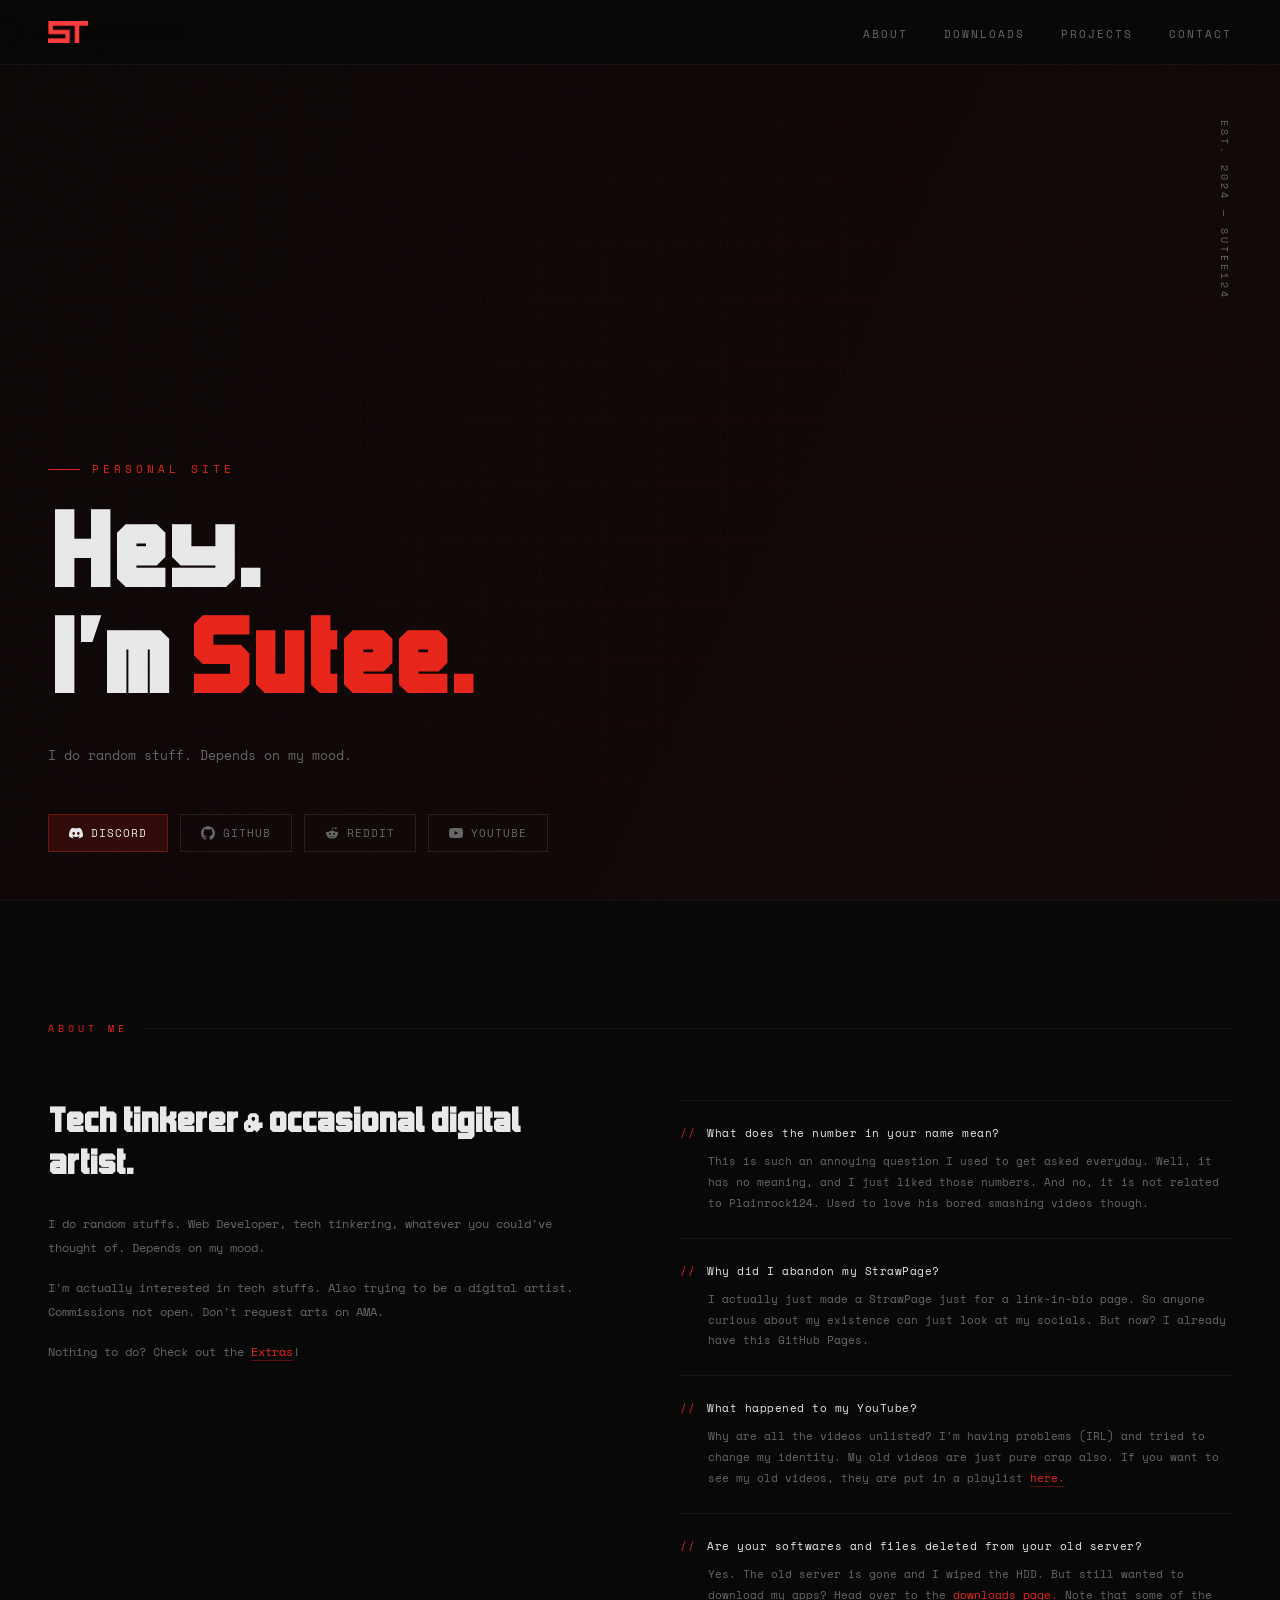
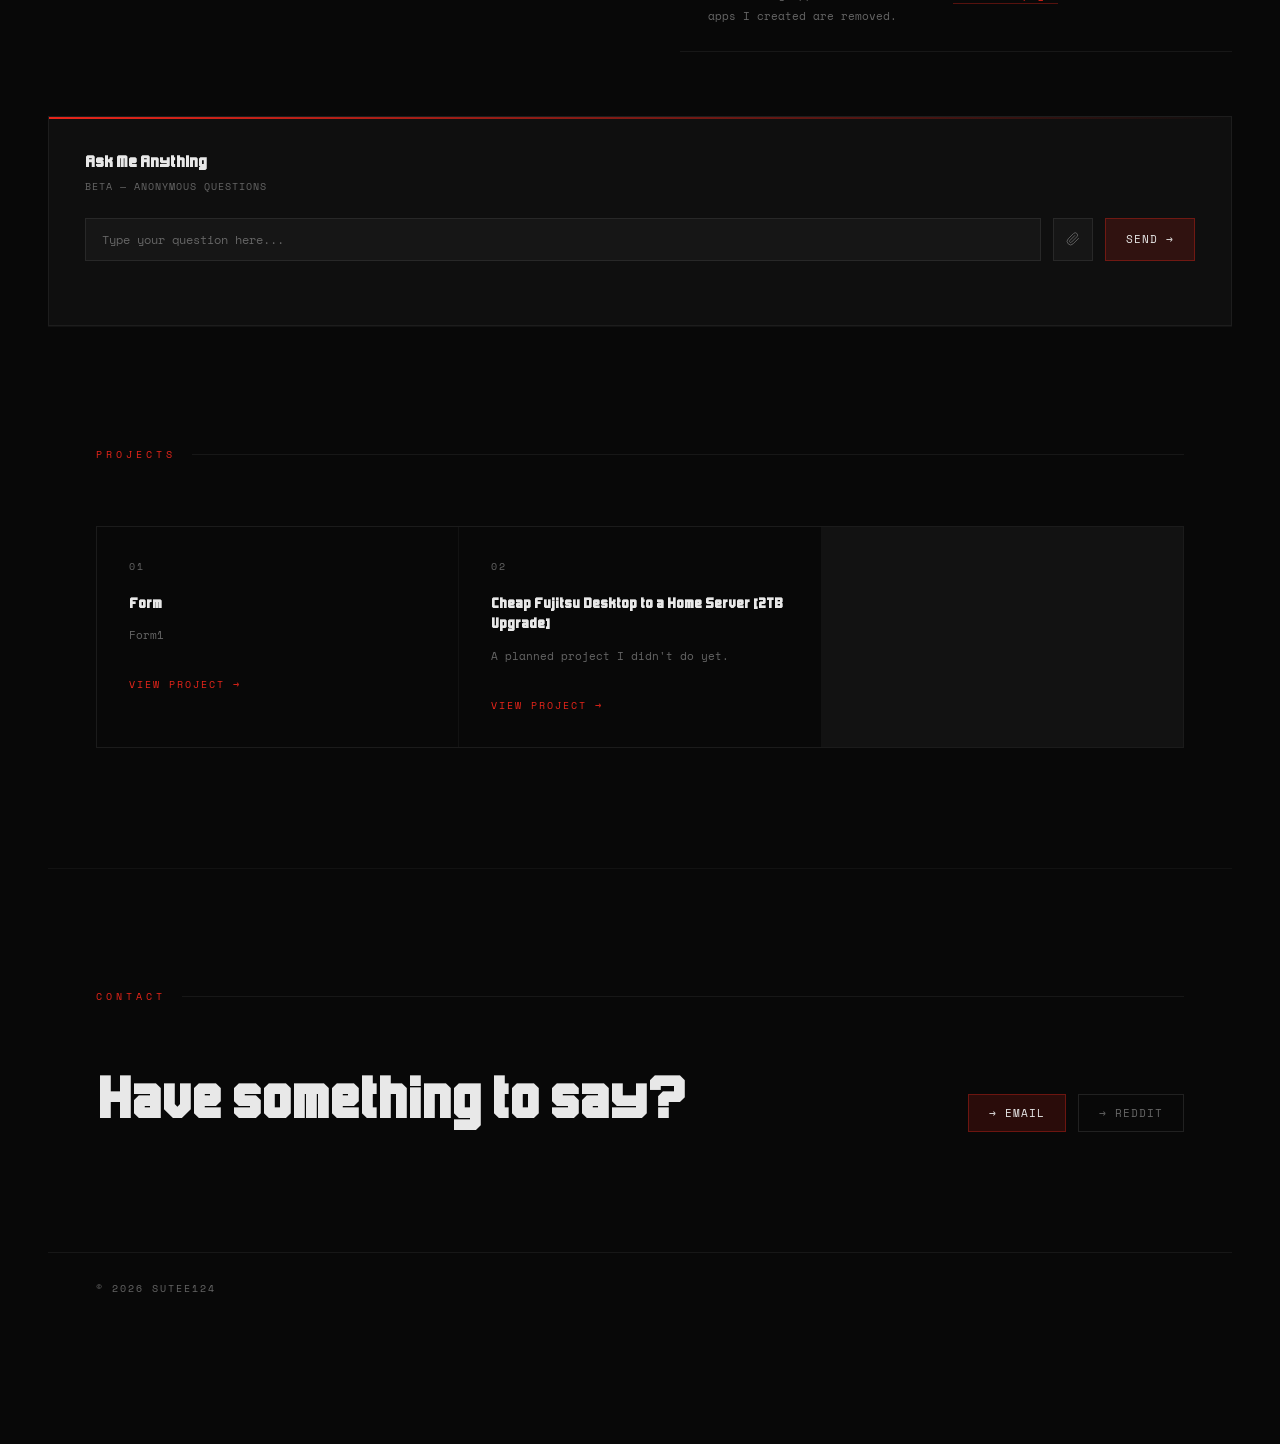
==== commit 18aa0bfe: "Added Form" ====
--- a/index.html
+++ b/index.html
@@ -173,9 +173,9 @@
 
 const customProjects = [
   {
-    name: "Old Laptop Transformation + Upgrade",
-    description: "A planned project I didn't do yet. May start doing it this April. Warning: Broken link.",
-    url: "https://www.youtube.com/watch?v="
+    name: "Form",
+    description: "Form1",
+    url: "/assets/media/form"
   },
   {
     name: "Cheap Fujitsu Desktop to a Home Server [2TB Upgrade]",
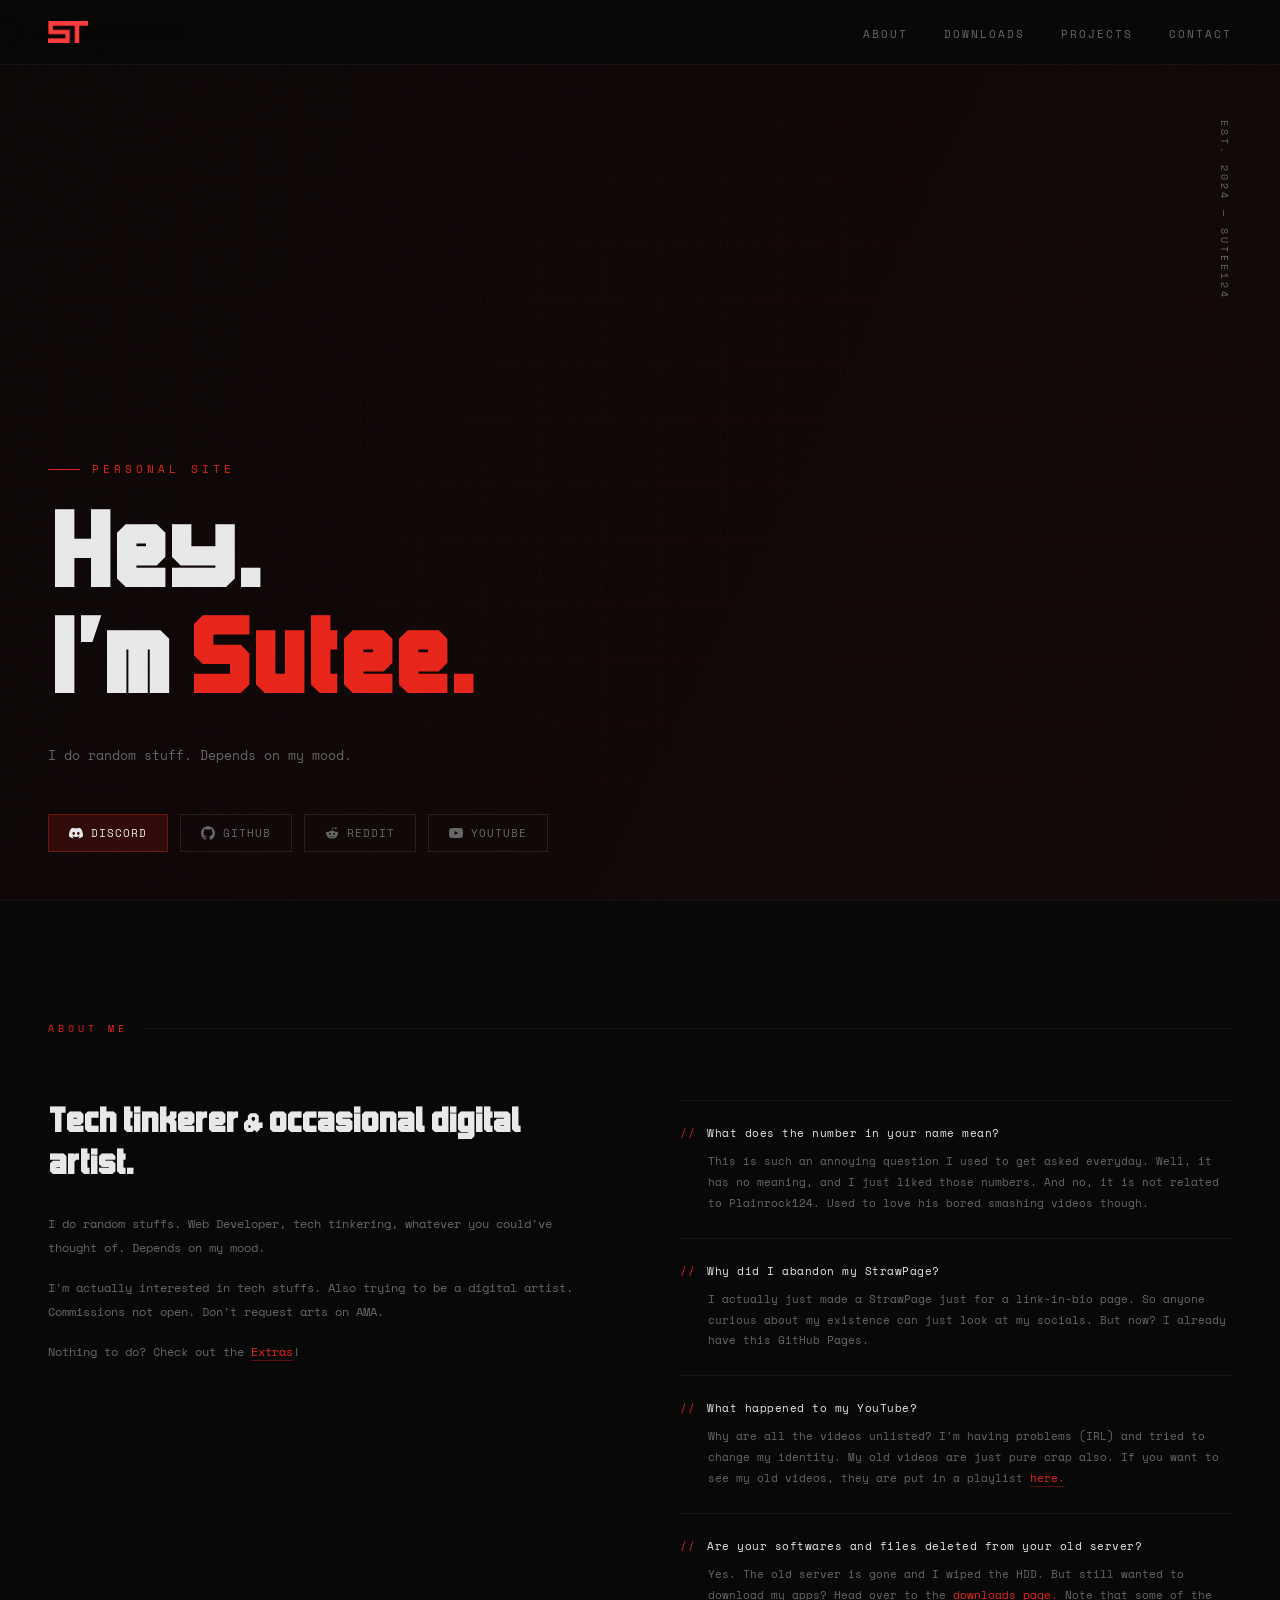
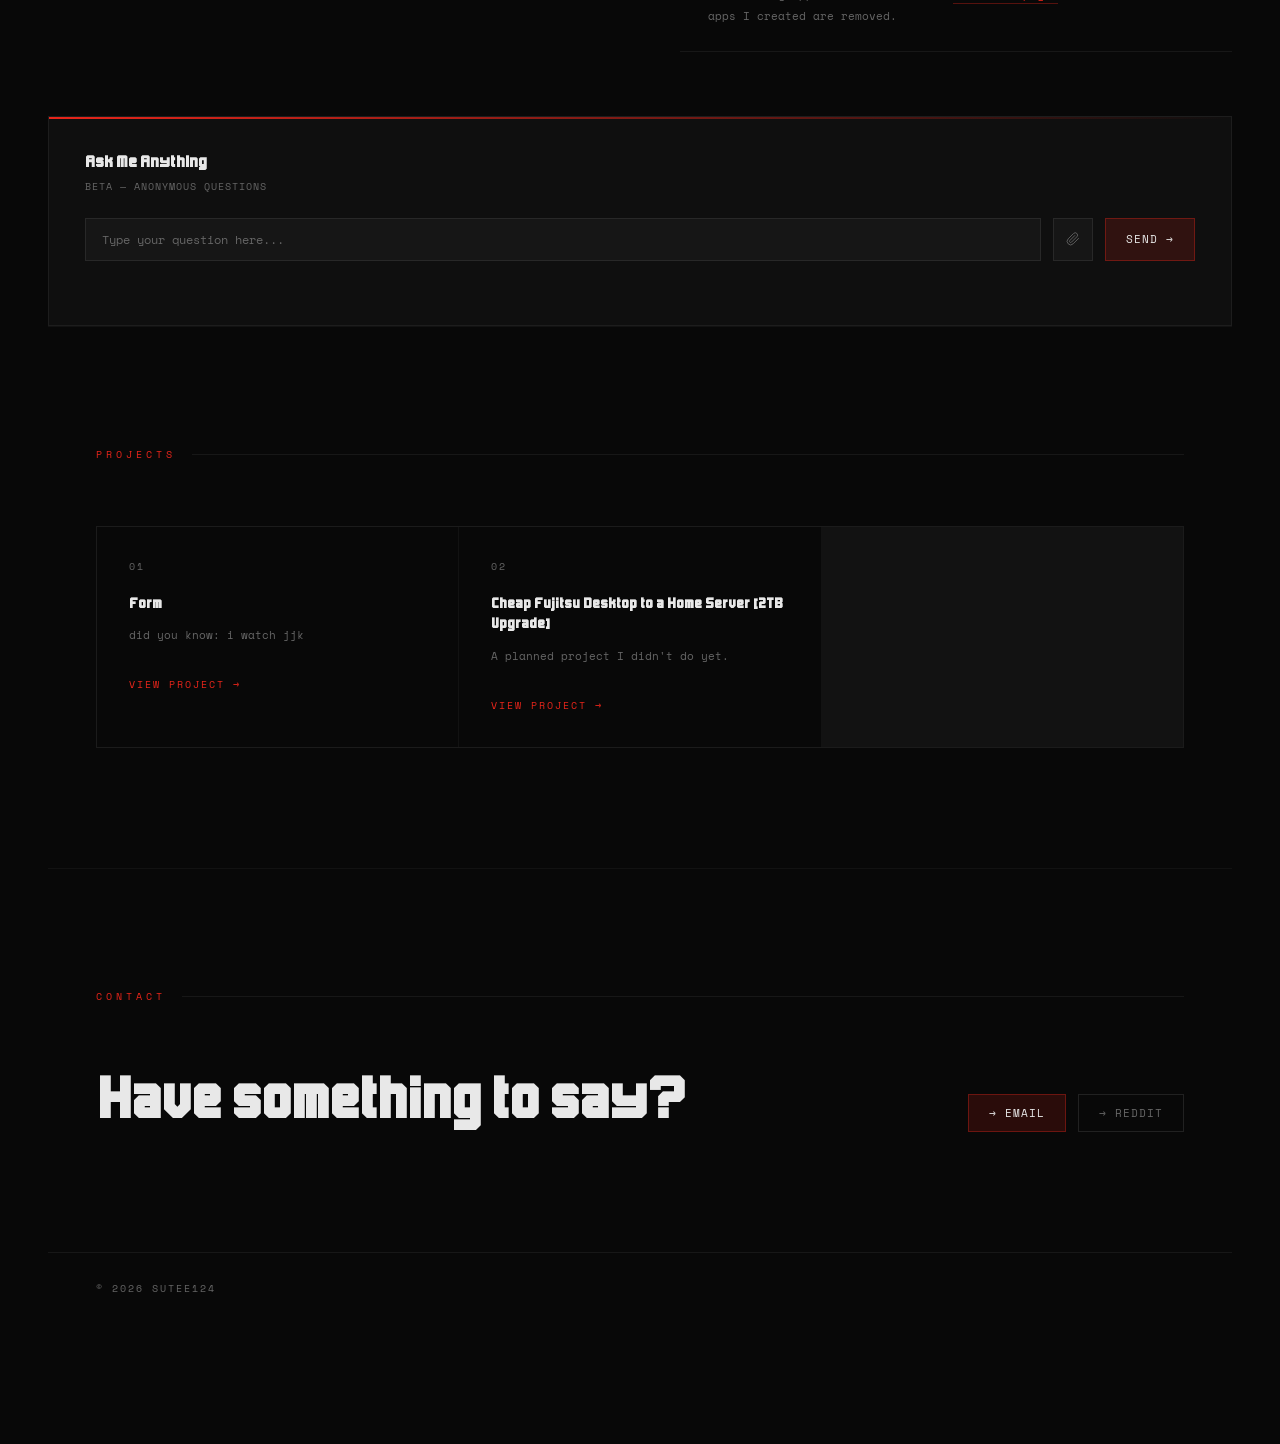
==== commit 4d3da036: "." ====
--- a/index.html
+++ b/index.html
@@ -174,8 +174,8 @@
 const customProjects = [
   {
     name: "Form",
-    description: "Form1",
-    url: "/assets/media/form"
+    description: "did you know: i watch jjk",
+    url: "/assets/media/Form"
   },
   {
     name: "Cheap Fujitsu Desktop to a Home Server [2TB Upgrade]",
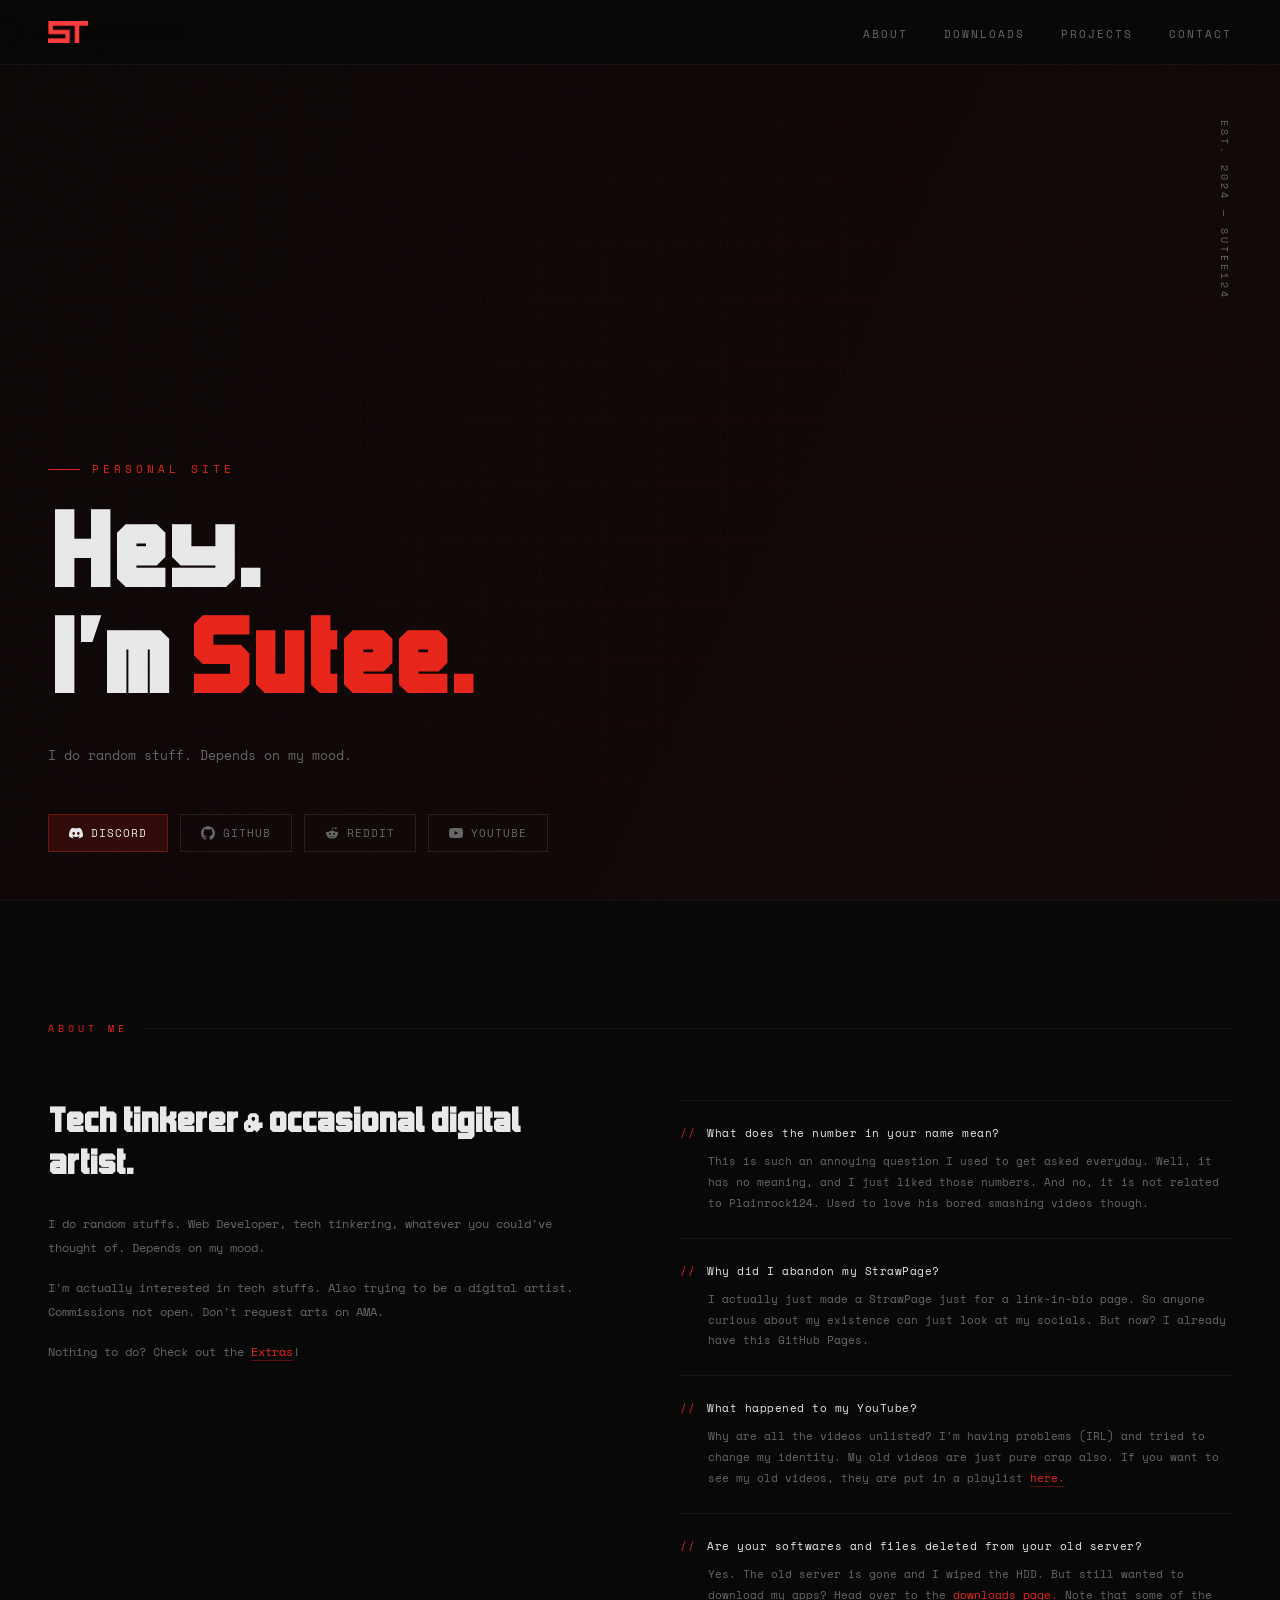
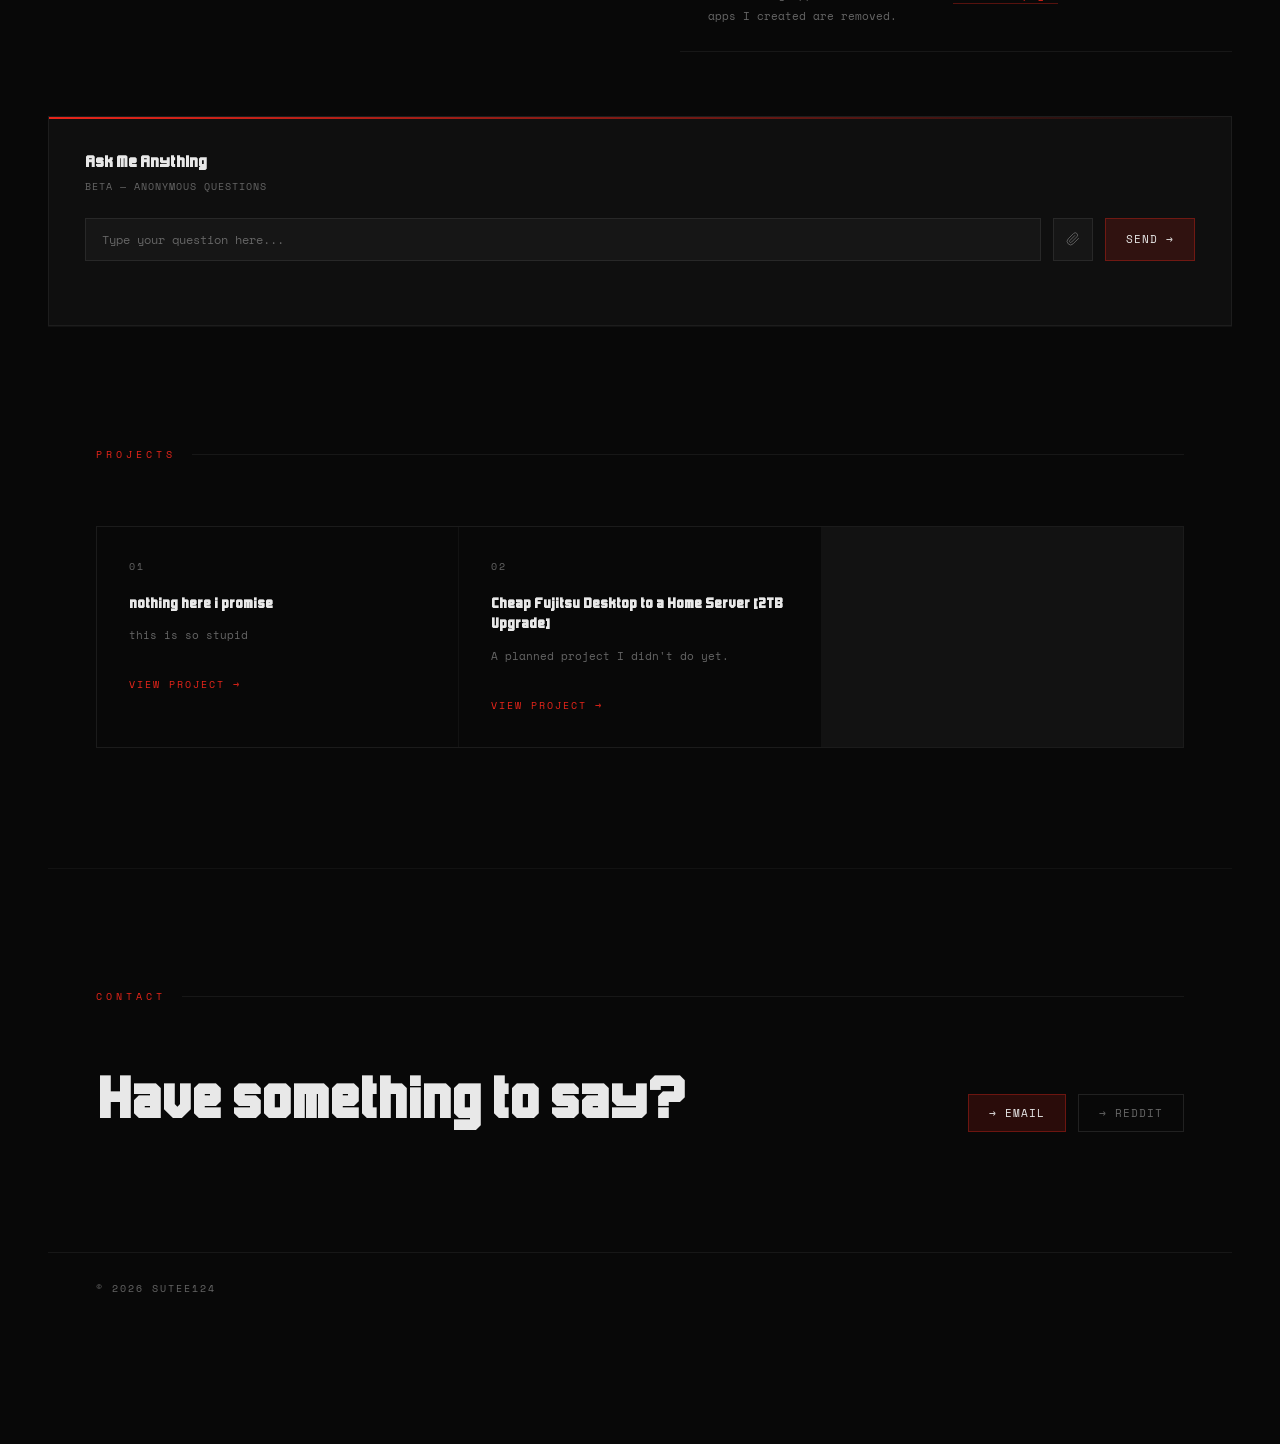
==== commit 02458f8b: "..." ====
--- a/index.html
+++ b/index.html
@@ -173,8 +173,8 @@
 
 const customProjects = [
   {
-    name: "Form",
-    description: "did you know: i watch jjk",
+    name: "nothing here i promise",
+    description: "this is so stupid",
     url: "/assets/media/Form"
   },
   {
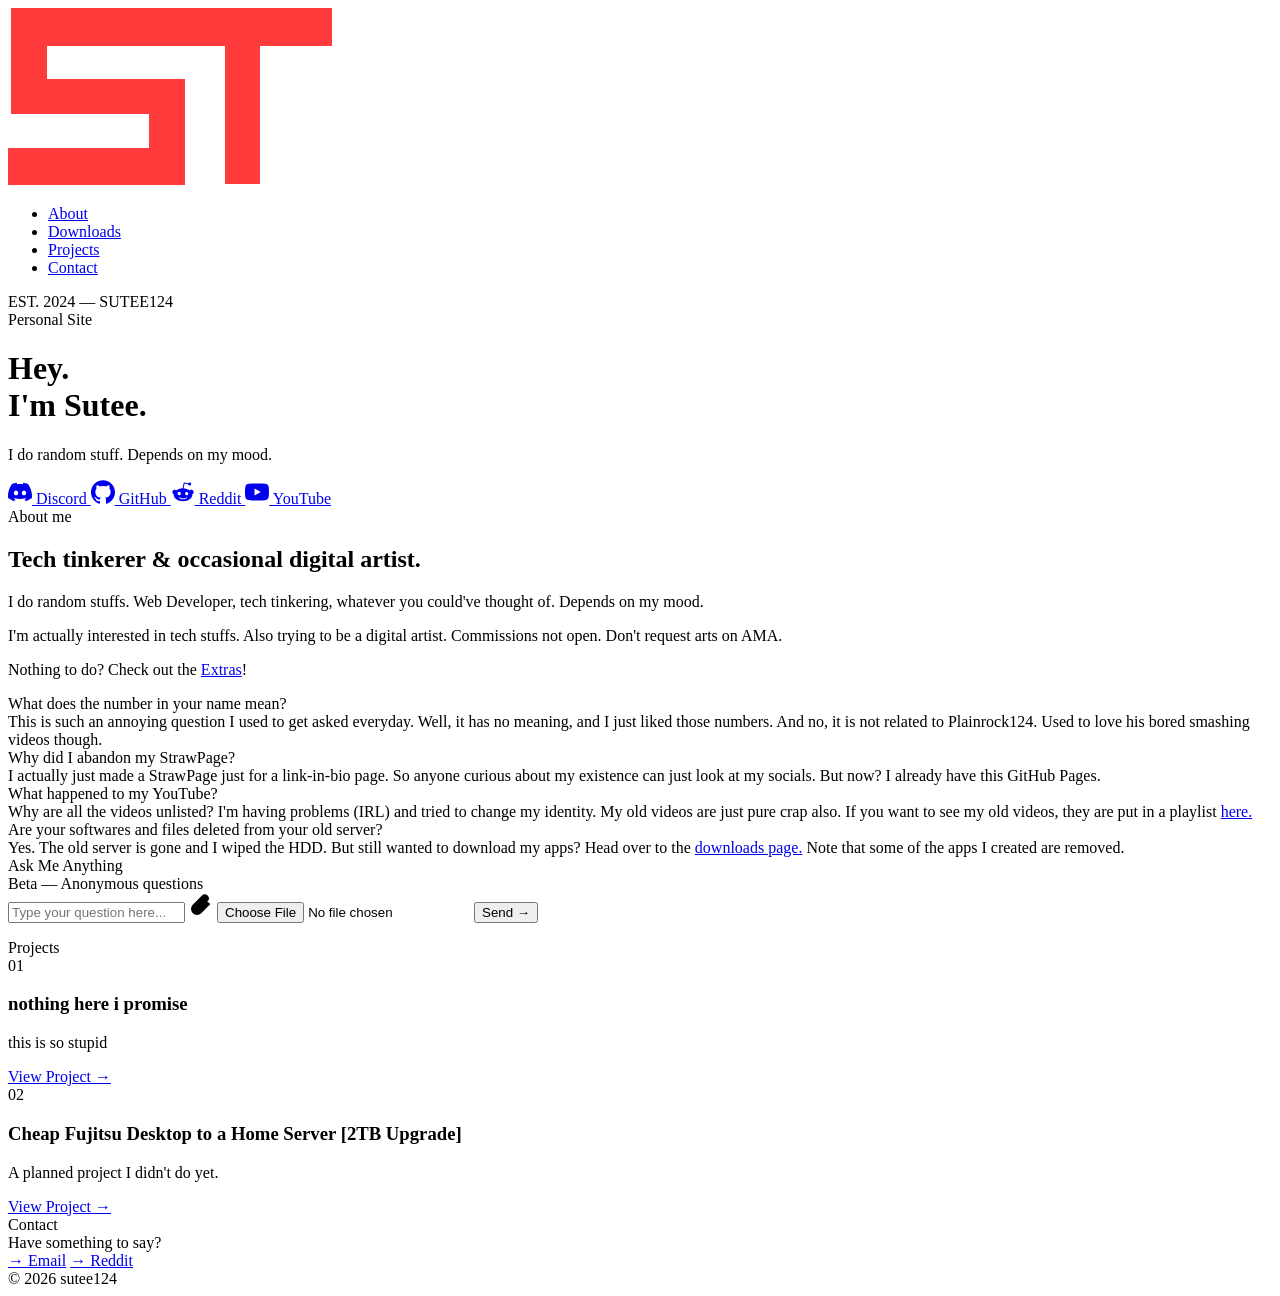
==== commit 7348468e: "Strip page styling and classes while preserving content" ====
--- a/index.html
+++ b/index.html
@@ -1,289 +1,243 @@
-<!DOCTYPE html>
-<html lang="en">
-<head>
-<meta charset="UTF-8">
-<meta name="viewport" content="width=device-width, initial-scale=1.0">
-<title>sutee's site</title>
-<link rel="icon" type="image/png+xml" href="/assets/site/favicon.png">
-
-<!--style stuff-->
-<link rel="preconnect" href="https://fonts.googleapis.com">
-<link rel="preconnect" href="https://fonts.gstatic.com" crossorigin>
-<link href="https://fonts.googleapis.com/css2?family=Space+Mono:ital,wght@0,400;0,700;1,400&display=swap" rel="stylesheet">
-<link rel="stylesheet" href="/assets/site/style.css">
-
-<style>
-.btn-icon {
-  display: inline-flex;
-  align-items: center;
-  justify-content: center;
-  width: 40px;
-  flex-shrink: 0;
-  padding: 10px;
-  border: 1px solid rgba(255,255,255,0.08);
-  background: var(--surface2);
-  color: var(--muted);
-  cursor: pointer;
-  transition: all 0.2s;
-  font-size: 0; /* hide any fallback text */
-}
-
-.btn-icon:hover {
-  border-color: var(--red-border);
-  background: var(--red-dim);
-  color: var(--text);
-  transform: translateY(-2px);
-}
-
-.btn-icon svg {
-  width: 14px;
-  height: 14px;
-  stroke: currentColor;
-  fill: none;
-  stroke-width: 1.5;
-  stroke-linecap: round;
-  stroke-linejoin: round;
-  flex-shrink: 0;
-}
-</style>
-
-</head>
-<body>
-
-<!-- nav -->
-<nav>
-  <a href="index.html" class="nav-logo">
-    <img src="/assets/site/logo.png" alt="Sutee" onerror="this.style.display='none';this.parentElement.textContent='sutee.'">
-  </a>
-  <ul>
-    <li><a href="#about">About</a></li>
-    <li><a href="downloads">Downloads</a></li>
-    <li><a href="#projects">Projects</a></li>
-    <li><a href="#contact">Contact</a></li>
-  </ul>
-</nav>
-
-<div class="hero">
-  <div class="hero-bg"></div>
-  <div class="hero-grid"></div>
-  <span class="hero-tag">EST. 2024 — SUTEE124</span>
-
-  <div class="hero-content">
-    <div class="hero-eyebrow">Personal Site</div>
-    <h1>Hey.<br>I'm <span>Sutee.</span></h1>
-    <p class="hero-sub">I do random stuff. Depends on my mood.</p>
-    <div class="hero-links">
-      <a href="javascript:alert('For now, please DM me on discord: @sutee.124');" class="btn">
-        <svg role="img" viewBox="0 0 24 24" fill="currentColor"><path d="M20.317 4.3698a19.7913 19.7913 0 00-4.8851-1.5152.0741.0741 0 00-.0785.0371c-.211.3753-.4447.8648-.6083 1.2495-1.8447-.2762-3.68-.2762-5.4868 0-.1636-.3933-.4058-.8742-.6177-1.2495a.077.077 0 00-.0785-.037 19.7363 19.7363 0 00-4.8852 1.515.0699.0699 0 00-.0321.0277C.5334 9.0458-.319 13.5799.0992 18.0578a.0824.0824 0 00.0312.0561c2.0528 1.5076 4.0413 2.4228 5.9929 3.0294a.0777.0777 0 00.0842-.0276c.4616-.6304.8731-1.2952 1.226-1.9942a.076.076 0 00-.0416-.1057c-.6528-.2476-1.2743-.5495-1.8722-.8923a.077.077 0 01-.0076-.1277c.1258-.0943.2517-.1923.3718-.2914a.0743.0743 0 01.0776-.0105c3.9278 1.7933 8.18 1.7933 12.0614 0a.0739.0739 0 01.0785.0095c.1202.099.246.1981.3728.2924a.077.077 0 01-.0066.1276 12.2986 12.2986 0 01-1.873.8914.0766.0766 0 00-.0407.1067c.3604.698.7719 1.3628 1.225 1.9932a.076.076 0 00.0842.0286c1.961-.6067 3.9495-1.5219 6.0023-3.0294a.077.077 0 00.0313-.0552c.5004-5.177-.8382-9.6739-3.5485-13.6604a.061.061 0 00-.0312-.0286zM8.02 15.3312c-1.1825 0-2.1569-1.0857-2.1569-2.419 0-1.3332.9555-2.4189 2.157-2.4189 1.2108 0 2.1757 1.0952 2.1568 2.419 0 1.3332-.9555 2.4189-2.1569 2.4189zm7.9748 0c-1.1825 0-2.1569-1.0857-2.1569-2.419 0-1.3332.9554-2.4189 2.1569-2.4189 1.2108 0 2.1757 1.0952 2.1568 2.419 0 1.3332-.946 2.4189-2.1568 2.4189Z"/></svg>
-        Discord
-      </a>
-      <a href="https://www.github.com/Sutee124" target="_blank" class="btn btn-ghost">
-        <svg role="img" viewBox="0 0 24 24" fill="currentColor"><path d="M12 .297c-6.63 0-12 5.373-12 12 0 5.303 3.438 9.8 8.205 11.385.6.113.82-.258.82-.577 0-.285-.01-1.04-.015-2.04-3.338.724-4.042-1.61-4.042-1.61C4.422 18.07 3.633 17.7 3.633 17.7c-1.087-.744.084-.729.084-.729 1.205.084 1.838 1.236 1.838 1.236 1.07 1.835 2.809 1.305 3.495.998.108-.776.417-1.305.76-1.605-2.665-.3-5.466-1.332-5.466-5.93 0-1.31.465-2.38 1.235-3.22-.135-.303-.54-1.523.105-3.176 0 0 1.005-.322 3.3 1.23.96-.267 1.98-.399 3-.405 1.02.006 2.04.138 3 .405 2.28-1.552 3.285-1.23 3.285-1.23.645 1.653.24 2.873.12 3.176.765.84 1.23 1.91 1.23 3.22 0 4.61-2.805 5.625-5.475 5.92.42.36.81 1.096.81 2.22 0 1.606-.015 2.896-.015 3.286 0 .315.21.69.825.57C20.565 22.092 24 17.592 24 12.297c0-6.627-5.373-12-12-12"/></svg>
-        GitHub
-      </a>
-      <a href="https://www.reddit.com/u/sutee124" target="_blank" class="btn btn-ghost">
-        <svg role="img" viewBox="100 150 600 500" fill="currentColor"><path d="M666.8 400c.08 5.48-.6 10.95-2.04 16.24s-3.62 10.36-6.48 15.04c-2.85 4.68-6.35 8.94-10.39 12.65s-8.58 6.83-13.49 9.27c.11 1.46.2 2.93.25 4.4a107.268 107.268 0 0 1 0 8.8c-.05 1.47-.14 2.94-.25 4.4 0 89.6-104.4 162.4-233.2 162.4S168 560.4 168 470.8c-.11-1.46-.2-2.93-.25-4.4a107.268 107.268 0 0 1 0-8.8c.05-1.47.14-2.94.25-4.4a58.438 58.438 0 0 1-31.85-37.28 58.41 58.41 0 0 1 7.8-48.42 58.354 58.354 0 0 1 41.93-25.4 58.4 58.4 0 0 1 46.52 15.5 286.795 286.795 0 0 1 35.89-20.71c12.45-6.02 25.32-11.14 38.51-15.3s26.67-7.35 40.32-9.56 27.45-3.42 41.28-3.63L418 169.6c.33-1.61.98-3.13 1.91-4.49.92-1.35 2.11-2.51 3.48-3.4 1.38-.89 2.92-1.5 4.54-1.8 1.61-.29 3.27-.26 4.87.09l98 19.6c9.89-16.99 30.65-24.27 48.98-17.19s28.81 26.43 24.71 45.65c-4.09 19.22-21.55 32.62-41.17 31.61-19.63-1.01-35.62-16.13-37.72-35.67L440 186l-26 124.8c13.66.29 27.29 1.57 40.77 3.82a284.358 284.358 0 0 1 77.8 24.86A284.412 284.412 0 0 1 568 360a58.345 58.345 0 0 1 29.4-15.21 58.361 58.361 0 0 1 32.95 3.21 58.384 58.384 0 0 1 25.91 20.61A58.384 58.384 0 0 1 666.8 400zm-396.96 55.31c2.02 4.85 4.96 9.26 8.68 12.97 3.71 3.72 8.12 6.66 12.97 8.68A40.049 40.049 0 0 0 306.8 480c16.18 0 30.76-9.75 36.96-24.69 6.19-14.95 2.76-32.15-8.68-43.59s-28.64-14.87-43.59-8.68c-14.94 6.2-24.69 20.78-24.69 36.96 0 5.25 1.03 10.45 3.04 15.31zm229.1 96.02c2.05-2 3.22-4.73 3.26-7.59.04-2.87-1.07-5.63-3.07-7.68s-4.73-3.22-7.59-3.26c-2.87-.04-5.63 1.07-7.94 2.8a131.06 131.06 0 0 1-19.04 11.35 131.53 131.53 0 0 1-20.68 7.99c-7.1 2.07-14.37 3.54-21.72 4.39-7.36.85-14.77 1.07-22.16.67-7.38.33-14.78.03-22.11-.89a129.01 129.01 0 0 1-21.64-4.6c-7.08-2.14-13.95-4.88-20.56-8.18s-12.93-7.16-18.89-11.53c-2.07-1.7-4.7-2.57-7.38-2.44s-5.21 1.26-7.11 3.15c-1.89 1.9-3.02 4.43-3.15 7.11s.74 5.31 2.44 7.38c7.03 5.3 14.5 9.98 22.33 14s16 7.35 24.4 9.97 17.01 4.51 25.74 5.66c8.73 1.14 17.54 1.53 26.33 1.17 8.79.36 17.6-.03 26.33-1.17A153.961 153.961 0 0 0 476.87 564c7.83-4.02 15.3-8.7 22.33-14zm-7.34-68.13c5.42.06 10.8-.99 15.81-3.07 5.01-2.09 9.54-5.17 13.32-9.06s6.72-8.51 8.66-13.58A39.882 39.882 0 0 0 532 441.6c0-16.18-9.75-30.76-24.69-36.96-14.95-6.19-32.15-2.76-43.59 8.68s-14.87 28.64-8.68 43.59c6.2 14.94 20.78 24.69 36.96 24.69z"/></svg>
-        Reddit
-      </a>
-      <a href="https://www.youtube.com/@suteeishere" target="_blank" class="btn btn-ghost">
-        <svg role="img" viewBox="0 0 24 24" fill="currentColor"><path d="M23.498 6.186a3.016 3.016 0 0 0-2.122-2.136C19.505 3.545 12 3.545 12 3.545s-7.505 0-9.377.505A3.017 3.017 0 0 0 .502 6.186C0 8.07 0 12 0 12s0 3.93.502 5.814a3.016 3.016 0 0 0 2.122 2.136c1.871.505 9.376.505 9.376.505s7.505 0 9.377-.505a3.015 3.015 0 0 0 2.122-2.136C24 15.93 24 12 24 12s0-3.93-.502-5.814zM9.545 15.568V8.432L15.818 12l-6.273 3.568z"/></svg>
-        YouTube
-      </a>
-    </div>
-  </div>
-</div>
-
-<section class="section reveal" id="about">
-  <div class="section-label">About me</div>
-  <div class="about-grid">
-    <div class="about-main">
-      <h2>Tech tinkerer &amp; occasional digital artist.</h2>
-      <p>I do random stuffs. Web Developer, tech tinkering, whatever you could've thought of. Depends on my mood.</p>
-      <p>I'm actually interested in tech stuffs. Also trying to be a digital artist. Commissions not open. Don't request arts on AMA.</p>
-      <p>Nothing to do? Check out the <a href="extras" class="text-link">Extras</a>!</p>
-    </div>
-    <div>
-      <div class="faq">
-        <div class="faq-item">
-          <div class="faq-q">What does the number in your name mean?</div>
-          <div class="faq-a">This is such an annoying question I used to get asked everyday. Well, it has no meaning, and I just liked those numbers. And no, it is not related to Plainrock124. Used to love his bored smashing videos though.</div>
-        </div>
-        <div class="faq-item">
-          <div class="faq-q">Why did I abandon my StrawPage?</div>
-          <div class="faq-a">I actually just made a StrawPage just for a link-in-bio page. So anyone curious about my existence can just look at my socials. But now? I already have this GitHub Pages.</div>
-        </div>
-        <div class="faq-item">
-          <div class="faq-q">What happened to my YouTube?</div>
-          <div class="faq-a">Why are all the videos unlisted? I'm having problems (IRL) and tried to change my identity. My old videos are just pure crap also. If you want to see my old videos, they are put in a playlist <a href="https://www.youtube.com/playlist?list=PLNr1VfQG_fFqwr2gq2vNI0FoRH3ml7qcC" class="text-link">here.</a></div>
-        </div>
-        <div class="faq-item">
-          <div class="faq-q">Are your softwares and files deleted from your old server?</div>
-          <div class="faq-a">Yes. The old server is gone and I wiped the HDD. But still wanted to download my apps? Head over to the <a href="downloads" class="text-link">downloads page.</a> Note that some of the apps I created are removed.</div>
-        </div>
-      </div>
-    </div>
-  </div>
-
-<!-- the part that sends me annoying questions -->
-<div class="ama-box reveal">
-  <div class="ama-title">Ask Me Anything</div>
-  <div class="ama-sub">Beta — Anonymous questions</div>
-  <div class="ama-row">
-    <input type="text" class="ama-input" id="questionInput" placeholder="Type your question here...">
-      <label class="btn-icon" title="Attach image">
-        <svg viewBox="0 0 24 24" xmlns="http://www.w3.org/2000/svg">
-          <path d="M21.44 11.05l-9.19 9.19a6 6 0 01-8.49-8.49l9.19-9.19a4 4 0 015.66 5.66l-9.2 9.19a2 2 0 01-2.83-2.83l8.49-8.48"/>
-        </svg>
-        <input type="file" id="imageInput" accept="image/*" style="display:none">
-      </label>
-    <button class="btn" onclick="submitQuestion()">Send →</button>
-  </div>
-  <div id="imagePreview" style="display:none; margin-top:8px;">
-    <img id="previewImg" style="max-height:80px; border-radius:6px; opacity:0.85;">
-    <button onclick="clearImage()" style="margin-left:6px; background:none; border:none; cursor:pointer; color:white;">✕</button>
-  </div>
-  <p class="ama-msg" id="responseMessage"></p>
-</div>
-
-<section class="section reveal" id="projects">
-  <div class="section-label">Projects</div>
-  <div class="projects-grid" id="repo-list"></div>
-</section>
-
-<section class="section reveal" id="contact">
-  <div class="section-label">Contact</div>
-  <div class="contact-inner">
-    <div class="contact-head">Have something to say?</div>
-    <div class="contact-btns">
-      <a href="mailto:sutee1241@outlook.com" class="btn">→ Email</a>
-      <a href="https://www.reddit.com/u/Sutee124" target="_blank" class="btn btn-ghost">→ Reddit</a>
-    </div>
-  </div>
-</section>
-
-<!-- FOOTER -->
-<footer>
-  <span class="footer-copy">© 2026 sutee124</span>
-</footer>
-
-<script>
-/* ── PROJECTS ── */
-const username = "Sutee124";
-const repoContainer = document.getElementById("repo-list");
-
-const customProjects = [
-  {
-    name: "nothing here i promise",
-    description: "this is so stupid",
-    url: "/assets/media/Form"
-  },
-  {
-    name: "Cheap Fujitsu Desktop to a Home Server [2TB Upgrade]",
-    description: "A planned project I didn't do yet.",
-    url: "https://sutee124.github.io/"
-  },
-];
-
-let cardCount = 0;
-
-function makeCard(name, desc, url, isGithub) {
-  cardCount++;
-  const card = document.createElement("div");
-  card.className = "project-card";
-  card.innerHTML = `
-    <div class="project-num">${String(cardCount).padStart(2, '0')}</div>
-    <h3>${name}</h3>
-    <p>${desc || "No description provided."}</p>
-    <a href="${url}" target="_blank" class="project-link">View ${isGithub ? 'on GitHub' : 'Project'} →</a>
-  `;
-  repoContainer.appendChild(card);
-}
-
-customProjects.forEach(p => makeCard(p.name, p.description, p.url, false));
-
-fetch(`https://api.github.com/users/${username}/repos?sort=updated`)
-  .then(r => r.json())
-  .then(repos => {
-    repos.filter(r => !r.fork).slice(0, 6).forEach(r => {
-      makeCard(r.name, r.description, r.html_url, true);
-    });
-  })
-  .catch(console.error);
-
-/* ── AMA ── */
-document.getElementById("imageInput").addEventListener("change", function () {
-  const file = this.files[0];
-  if (!file) return;
-  const preview = document.getElementById("imagePreview");
-  const img = document.getElementById("previewImg");
-  img.src = URL.createObjectURL(file);
-  preview.style.display = "flex";
-  preview.style.alignItems = "center";
-});
-
-function clearImage() {
-  document.getElementById("imageInput").value = "";
-  document.getElementById("imagePreview").style.display = "none";
-  document.getElementById("previewImg").src = "";
-}
-
-async function submitQuestion() {
-  const input = document.getElementById("questionInput");
-  const msg = document.getElementById("responseMessage");
-  const imageInput = document.getElementById("imageInput");
-  const question = input.value.trim();
-
-  if (!question && !imageInput.files[0]) {
-    msg.textContent = "Please type something.";
-    return;
-  }
-
-  msg.textContent = "Sending...";
-
-  try {
-    let body;
-    let headers = {};
-
-    if (imageInput.files[0]) {
-      // Send as multipart form when image is attached
-      const formData = new FormData();
-      formData.append("question", question);
-      formData.append("image", imageInput.files[0]);
-      body = formData;
-      // Don't set Content-Type — browser sets it with boundary automatically
-    } else {
-      headers["Content-Type"] = "application/json";
-      body = JSON.stringify({ question });
-    }
-
-    const res = await fetch("https://ama.site124.workers.dev", {
-      method: "POST",
-      headers,
-      body
-    });
-
-    if (res.ok) {
-      msg.textContent = "Question sent anonymously!";
-      input.value = "";
-      clearImage();
-    } else {
-      msg.textContent = "Something went wrong.";
-    }
-  } catch {
-    msg.textContent = "Error sending question.";
-  }
-}
-
-document.getElementById("questionInput").addEventListener("keydown", e => {
-  if (e.key === "Enter") { e.preventDefault(); submitQuestion(); }
-});
-
-/* ── SCROLL REVEAL ── */
-const observer = new IntersectionObserver(entries => {
-  entries.forEach(e => { if (e.isIntersecting) { e.target.classList.add('visible'); } });
-}, { threshold: 0.1 });
-
-document.querySelectorAll('.reveal').forEach(el => observer.observe(el));
-</script>
-</body>
+<!DOCTYPE html>
+<html lang="en">
+<head>
+<meta charset="UTF-8">
+<meta name="viewport" content="width=device-width, initial-scale=1.0">
+<title>sutee's site</title>
+<link rel="icon" type="image/png+xml" href="/assets/site/favicon.png">
+
+<!--style stuff-->
+</head>
+<body>
+
+<!-- nav -->
+<nav>
+  <a href="index.html">
+    <img src="/assets/site/logo.png" alt="Sutee" onerror="this.hidden=true;this.parentElement.textContent='sutee.'">
+  </a>
+  <ul>
+    <li><a href="#about">About</a></li>
+    <li><a href="downloads">Downloads</a></li>
+    <li><a href="#projects">Projects</a></li>
+    <li><a href="#contact">Contact</a></li>
+  </ul>
+</nav>
+
+<div>
+  <div></div>
+  <div></div>
+  <span>EST. 2024 — SUTEE124</span>
+
+  <div>
+    <div>Personal Site</div>
+    <h1>Hey.<br>I'm <span>Sutee.</span></h1>
+    <p>I do random stuff. Depends on my mood.</p>
+    <div>
+      <a href="javascript:alert('For now, please DM me on discord: @sutee.124');">
+        <svg width="24" height="24" role="img" viewBox="0 0 24 24" fill="currentColor"><path d="M20.317 4.3698a19.7913 19.7913 0 00-4.8851-1.5152.0741.0741 0 00-.0785.0371c-.211.3753-.4447.8648-.6083 1.2495-1.8447-.2762-3.68-.2762-5.4868 0-.1636-.3933-.4058-.8742-.6177-1.2495a.077.077 0 00-.0785-.037 19.7363 19.7363 0 00-4.8852 1.515.0699.0699 0 00-.0321.0277C.5334 9.0458-.319 13.5799.0992 18.0578a.0824.0824 0 00.0312.0561c2.0528 1.5076 4.0413 2.4228 5.9929 3.0294a.0777.0777 0 00.0842-.0276c.4616-.6304.8731-1.2952 1.226-1.9942a.076.076 0 00-.0416-.1057c-.6528-.2476-1.2743-.5495-1.8722-.8923a.077.077 0 01-.0076-.1277c.1258-.0943.2517-.1923.3718-.2914a.0743.0743 0 01.0776-.0105c3.9278 1.7933 8.18 1.7933 12.0614 0a.0739.0739 0 01.0785.0095c.1202.099.246.1981.3728.2924a.077.077 0 01-.0066.1276 12.2986 12.2986 0 01-1.873.8914.0766.0766 0 00-.0407.1067c.3604.698.7719 1.3628 1.225 1.9932a.076.076 0 00.0842.0286c1.961-.6067 3.9495-1.5219 6.0023-3.0294a.077.077 0 00.0313-.0552c.5004-5.177-.8382-9.6739-3.5485-13.6604a.061.061 0 00-.0312-.0286zM8.02 15.3312c-1.1825 0-2.1569-1.0857-2.1569-2.419 0-1.3332.9555-2.4189 2.157-2.4189 1.2108 0 2.1757 1.0952 2.1568 2.419 0 1.3332-.9555 2.4189-2.1569 2.4189zm7.9748 0c-1.1825 0-2.1569-1.0857-2.1569-2.419 0-1.3332.9554-2.4189 2.1569-2.4189 1.2108 0 2.1757 1.0952 2.1568 2.419 0 1.3332-.946 2.4189-2.1568 2.4189Z"/></svg>
+        Discord
+      </a>
+      <a href="https://www.github.com/Sutee124" target="_blank">
+        <svg width="24" height="24" role="img" viewBox="0 0 24 24" fill="currentColor"><path d="M12 .297c-6.63 0-12 5.373-12 12 0 5.303 3.438 9.8 8.205 11.385.6.113.82-.258.82-.577 0-.285-.01-1.04-.015-2.04-3.338.724-4.042-1.61-4.042-1.61C4.422 18.07 3.633 17.7 3.633 17.7c-1.087-.744.084-.729.084-.729 1.205.084 1.838 1.236 1.838 1.236 1.07 1.835 2.809 1.305 3.495.998.108-.776.417-1.305.76-1.605-2.665-.3-5.466-1.332-5.466-5.93 0-1.31.465-2.38 1.235-3.22-.135-.303-.54-1.523.105-3.176 0 0 1.005-.322 3.3 1.23.96-.267 1.98-.399 3-.405 1.02.006 2.04.138 3 .405 2.28-1.552 3.285-1.23 3.285-1.23.645 1.653.24 2.873.12 3.176.765.84 1.23 1.91 1.23 3.22 0 4.61-2.805 5.625-5.475 5.92.42.36.81 1.096.81 2.22 0 1.606-.015 2.896-.015 3.286 0 .315.21.69.825.57C20.565 22.092 24 17.592 24 12.297c0-6.627-5.373-12-12-12"/></svg>
+        GitHub
+      </a>
+      <a href="https://www.reddit.com/u/sutee124" target="_blank">
+        <svg width="24" height="24" role="img" viewBox="100 150 600 500" fill="currentColor"><path d="M666.8 400c.08 5.48-.6 10.95-2.04 16.24s-3.62 10.36-6.48 15.04c-2.85 4.68-6.35 8.94-10.39 12.65s-8.58 6.83-13.49 9.27c.11 1.46.2 2.93.25 4.4a107.268 107.268 0 0 1 0 8.8c-.05 1.47-.14 2.94-.25 4.4 0 89.6-104.4 162.4-233.2 162.4S168 560.4 168 470.8c-.11-1.46-.2-2.93-.25-4.4a107.268 107.268 0 0 1 0-8.8c.05-1.47.14-2.94.25-4.4a58.438 58.438 0 0 1-31.85-37.28 58.41 58.41 0 0 1 7.8-48.42 58.354 58.354 0 0 1 41.93-25.4 58.4 58.4 0 0 1 46.52 15.5 286.795 286.795 0 0 1 35.89-20.71c12.45-6.02 25.32-11.14 38.51-15.3s26.67-7.35 40.32-9.56 27.45-3.42 41.28-3.63L418 169.6c.33-1.61.98-3.13 1.91-4.49.92-1.35 2.11-2.51 3.48-3.4 1.38-.89 2.92-1.5 4.54-1.8 1.61-.29 3.27-.26 4.87.09l98 19.6c9.89-16.99 30.65-24.27 48.98-17.19s28.81 26.43 24.71 45.65c-4.09 19.22-21.55 32.62-41.17 31.61-19.63-1.01-35.62-16.13-37.72-35.67L440 186l-26 124.8c13.66.29 27.29 1.57 40.77 3.82a284.358 284.358 0 0 1 77.8 24.86A284.412 284.412 0 0 1 568 360a58.345 58.345 0 0 1 29.4-15.21 58.361 58.361 0 0 1 32.95 3.21 58.384 58.384 0 0 1 25.91 20.61A58.384 58.384 0 0 1 666.8 400zm-396.96 55.31c2.02 4.85 4.96 9.26 8.68 12.97 3.71 3.72 8.12 6.66 12.97 8.68A40.049 40.049 0 0 0 306.8 480c16.18 0 30.76-9.75 36.96-24.69 6.19-14.95 2.76-32.15-8.68-43.59s-28.64-14.87-43.59-8.68c-14.94 6.2-24.69 20.78-24.69 36.96 0 5.25 1.03 10.45 3.04 15.31zm229.1 96.02c2.05-2 3.22-4.73 3.26-7.59.04-2.87-1.07-5.63-3.07-7.68s-4.73-3.22-7.59-3.26c-2.87-.04-5.63 1.07-7.94 2.8a131.06 131.06 0 0 1-19.04 11.35 131.53 131.53 0 0 1-20.68 7.99c-7.1 2.07-14.37 3.54-21.72 4.39-7.36.85-14.77 1.07-22.16.67-7.38.33-14.78.03-22.11-.89a129.01 129.01 0 0 1-21.64-4.6c-7.08-2.14-13.95-4.88-20.56-8.18s-12.93-7.16-18.89-11.53c-2.07-1.7-4.7-2.57-7.38-2.44s-5.21 1.26-7.11 3.15c-1.89 1.9-3.02 4.43-3.15 7.11s.74 5.31 2.44 7.38c7.03 5.3 14.5 9.98 22.33 14s16 7.35 24.4 9.97 17.01 4.51 25.74 5.66c8.73 1.14 17.54 1.53 26.33 1.17 8.79.36 17.6-.03 26.33-1.17A153.961 153.961 0 0 0 476.87 564c7.83-4.02 15.3-8.7 22.33-14zm-7.34-68.13c5.42.06 10.8-.99 15.81-3.07 5.01-2.09 9.54-5.17 13.32-9.06s6.72-8.51 8.66-13.58A39.882 39.882 0 0 0 532 441.6c0-16.18-9.75-30.76-24.69-36.96-14.95-6.19-32.15-2.76-43.59 8.68s-14.87 28.64-8.68 43.59c6.2 14.94 20.78 24.69 36.96 24.69z"/></svg>
+        Reddit
+      </a>
+      <a href="https://www.youtube.com/@suteeishere" target="_blank">
+        <svg width="24" height="24" role="img" viewBox="0 0 24 24" fill="currentColor"><path d="M23.498 6.186a3.016 3.016 0 0 0-2.122-2.136C19.505 3.545 12 3.545 12 3.545s-7.505 0-9.377.505A3.017 3.017 0 0 0 .502 6.186C0 8.07 0 12 0 12s0 3.93.502 5.814a3.016 3.016 0 0 0 2.122 2.136c1.871.505 9.376.505 9.376.505s7.505 0 9.377-.505a3.015 3.015 0 0 0 2.122-2.136C24 15.93 24 12 24 12s0-3.93-.502-5.814zM9.545 15.568V8.432L15.818 12l-6.273 3.568z"/></svg>
+        YouTube
+      </a>
+    </div>
+  </div>
+</div>
+
+<section id="about">
+  <div>About me</div>
+  <div>
+    <div>
+      <h2>Tech tinkerer &amp; occasional digital artist.</h2>
+      <p>I do random stuffs. Web Developer, tech tinkering, whatever you could've thought of. Depends on my mood.</p>
+      <p>I'm actually interested in tech stuffs. Also trying to be a digital artist. Commissions not open. Don't request arts on AMA.</p>
+      <p>Nothing to do? Check out the <a href="extras">Extras</a>!</p>
+    </div>
+    <div>
+      <div>
+        <div>
+          <div>What does the number in your name mean?</div>
+          <div>This is such an annoying question I used to get asked everyday. Well, it has no meaning, and I just liked those numbers. And no, it is not related to Plainrock124. Used to love his bored smashing videos though.</div>
+        </div>
+        <div>
+          <div>Why did I abandon my StrawPage?</div>
+          <div>I actually just made a StrawPage just for a link-in-bio page. So anyone curious about my existence can just look at my socials. But now? I already have this GitHub Pages.</div>
+        </div>
+        <div>
+          <div>What happened to my YouTube?</div>
+          <div>Why are all the videos unlisted? I'm having problems (IRL) and tried to change my identity. My old videos are just pure crap also. If you want to see my old videos, they are put in a playlist <a href="https://www.youtube.com/playlist?list=PLNr1VfQG_fFqwr2gq2vNI0FoRH3ml7qcC">here.</a></div>
+        </div>
+        <div>
+          <div>Are your softwares and files deleted from your old server?</div>
+          <div>Yes. The old server is gone and I wiped the HDD. But still wanted to download my apps? Head over to the <a href="downloads">downloads page.</a> Note that some of the apps I created are removed.</div>
+        </div>
+      </div>
+    </div>
+  </div>
+
+<!-- the part that sends me annoying questions -->
+<div>
+  <div>Ask Me Anything</div>
+  <div>Beta — Anonymous questions</div>
+  <div>
+    <input type="text" id="questionInput" placeholder="Type your question here...">
+      <label title="Attach image">
+        <svg width="24" height="24" viewBox="0 0 24 24" xmlns="http://www.w3.org/2000/svg">
+          <path d="M21.44 11.05l-9.19 9.19a6 6 0 01-8.49-8.49l9.19-9.19a4 4 0 015.66 5.66l-9.2 9.19a2 2 0 01-2.83-2.83l8.49-8.48"/>
+        </svg>
+        <input type="file" id="imageInput" accept="image/*">
+      </label>
+    <button onclick="submitQuestion()">Send →</button>
+  </div>
+  <div id="imagePreview" hidden>
+    <img id="previewImg">
+    <button onclick="clearImage()">✕</button>
+  </div>
+  <p id="responseMessage"></p>
+</div>
+
+</section>
+
+<section id="projects">
+  <div>Projects</div>
+  <div id="repo-list"></div>
+</section>
+
+<section id="contact">
+  <div>Contact</div>
+  <div>
+    <div>Have something to say?</div>
+    <div>
+      <a href="mailto:sutee1241@outlook.com">→ Email</a>
+      <a href="https://www.reddit.com/u/Sutee124" target="_blank">→ Reddit</a>
+    </div>
+  </div>
+</section>
+
+<!-- FOOTER -->
+<footer>
+  <span>© 2026 sutee124</span>
+</footer>
+
+<script>
+/* ── PROJECTS ── */
+const username = "Sutee124";
+const repoContainer = document.getElementById("repo-list");
+
+const customProjects = [
+  {
+    name: "nothing here i promise",
+    description: "this is so stupid",
+    url: "/assets/media/Form"
+  },
+  {
+    name: "Cheap Fujitsu Desktop to a Home Server [2TB Upgrade]",
+    description: "A planned project I didn't do yet.",
+    url: "https://sutee124.github.io/"
+  },
+];
+
+let cardCount = 0;
+
+function makeCard(name, desc, url, isGithub) {
+  cardCount++;
+  const card = document.createElement("div");
+  card.innerHTML = `
+    <div>${String(cardCount).padStart(2, '0')}</div>
+    <h3>${name}</h3>
+    <p>${desc || "No description provided."}</p>
+    <a href="${url}" target="_blank">View ${isGithub ? 'on GitHub' : 'Project'} →</a>
+  `;
+  repoContainer.appendChild(card);
+}
+
+customProjects.forEach(p => makeCard(p.name, p.description, p.url, false));
+
+fetch(`https://api.github.com/users/${username}/repos?sort=updated`)
+  .then(r => r.json())
+  .then(repos => {
+    repos.filter(r => !r.fork).slice(0, 6).forEach(r => {
+      makeCard(r.name, r.description, r.html_url, true);
+    });
+  })
+  .catch(console.error);
+
+/* ── AMA ── */
+document.getElementById("imageInput").addEventListener("change", function () {
+  const file = this.files[0];
+  if (!file) return;
+  const preview = document.getElementById("imagePreview");
+  const img = document.getElementById("previewImg");
+  img.src = URL.createObjectURL(file);
+  preview.hidden = false;
+});
+
+function clearImage() {
+  document.getElementById("imageInput").value = "";
+  document.getElementById("imagePreview").hidden = true;
+  document.getElementById("previewImg").src = "";
+}
+
+async function submitQuestion() {
+  const input = document.getElementById("questionInput");
+  const msg = document.getElementById("responseMessage");
+  const imageInput = document.getElementById("imageInput");
+  const question = input.value.trim();
+
+  if (!question && !imageInput.files[0]) {
+    msg.textContent = "Please type something.";
+    return;
+  }
+
+  msg.textContent = "Sending...";
+
+  try {
+    let body;
+    let headers = {};
+
+    if (imageInput.files[0]) {
+      // Send as multipart form when image is attached
+      const formData = new FormData();
+      formData.append("question", question);
+      formData.append("image", imageInput.files[0]);
+      body = formData;
+      // Don't set Content-Type — browser sets it with boundary automatically
+    } else {
+      headers["Content-Type"] = "application/json";
+      body = JSON.stringify({ question });
+    }
+
+    const res = await fetch("https://ama.site124.workers.dev", {
+      method: "POST",
+      headers,
+      body
+    });
+
+    if (res.ok) {
+      msg.textContent = "Question sent anonymously!";
+      input.value = "";
+      clearImage();
+    } else {
+      msg.textContent = "Something went wrong.";
+    }
+  } catch {
+    msg.textContent = "Error sending question.";
+  }
+}
+
+document.getElementById("questionInput").addEventListener("keydown", e => {
+  if (e.key === "Enter") { e.preventDefault(); submitQuestion(); }
+});
+
+</script>
+</body>
 </html>
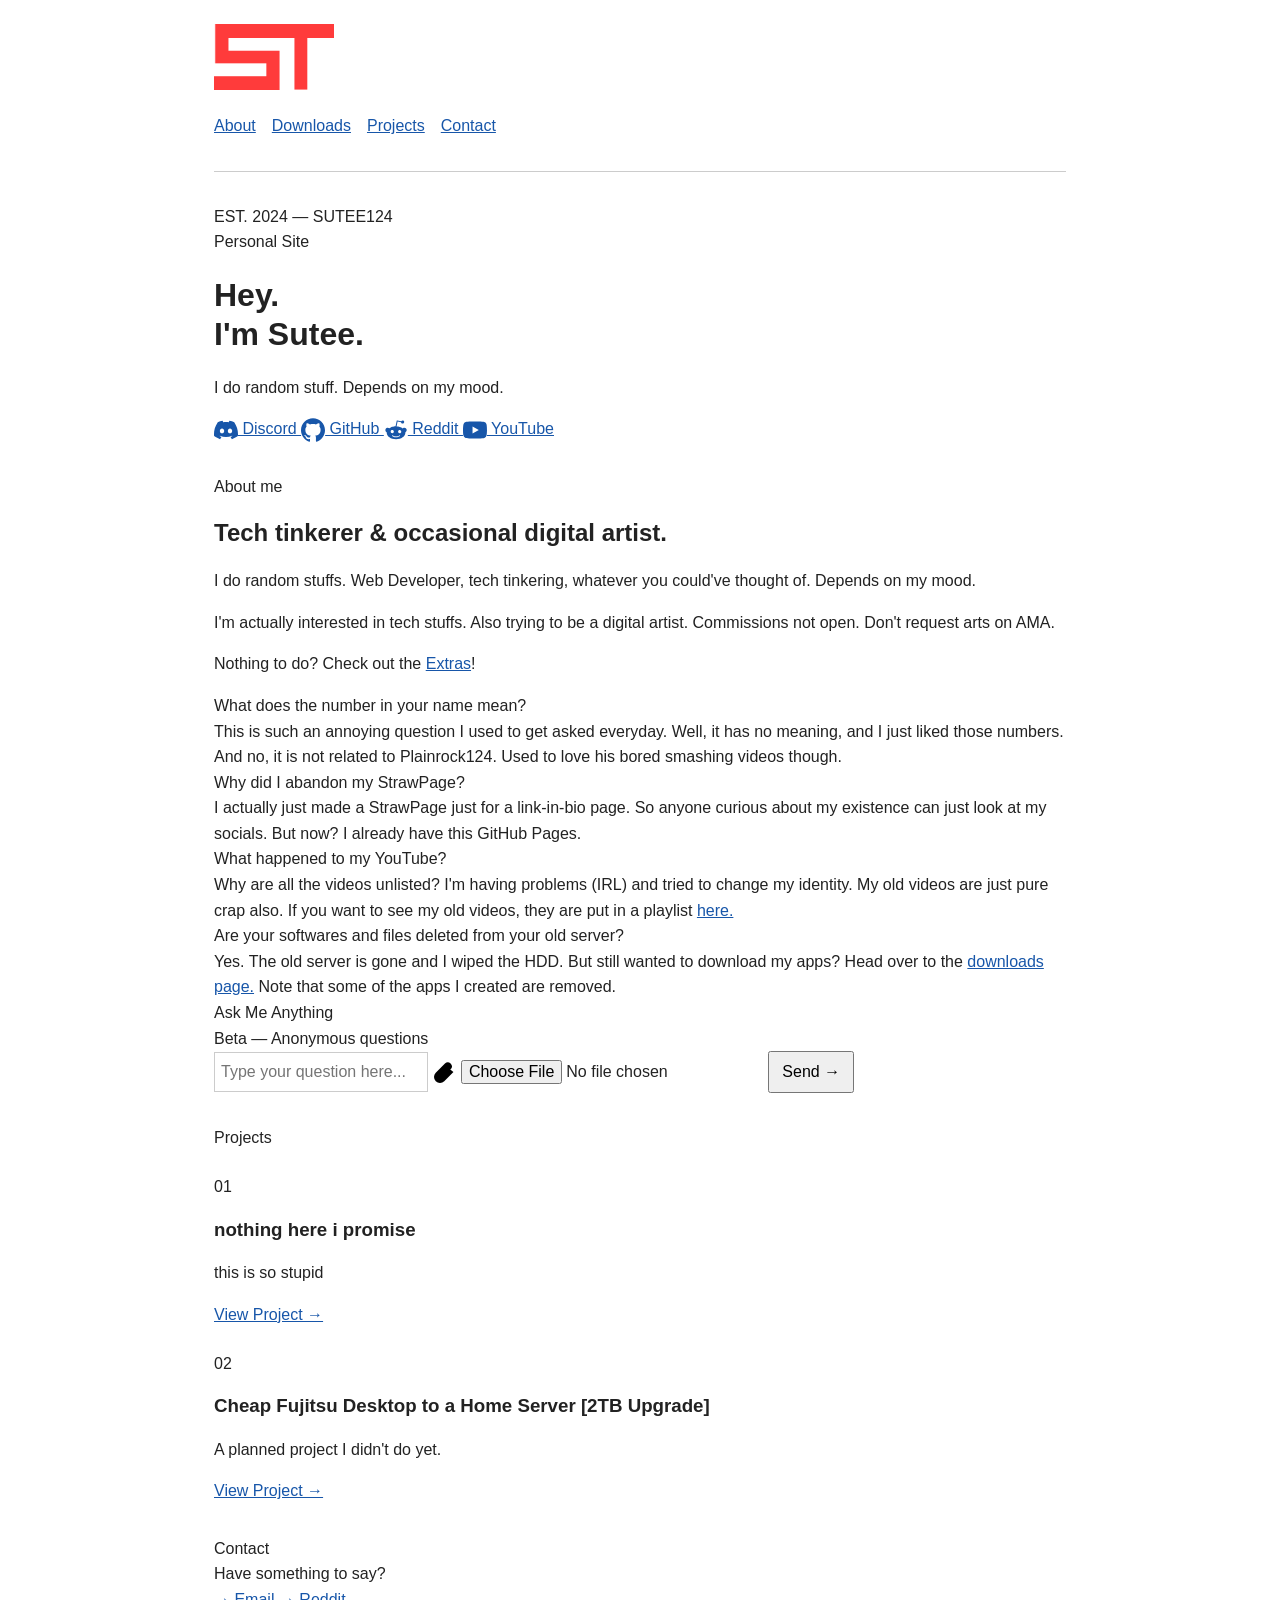
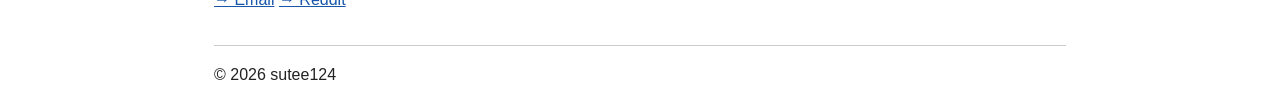
==== commit c11875c8: "Add a minimal editable CSS starter template" ====
--- a/index.html
+++ b/index.html
@@ -7,6 +7,7 @@
 <link rel="icon" type="image/png+xml" href="/assets/site/favicon.png">
 
 <!--style stuff-->
+<link rel="stylesheet" href="/assets/site/style.css">
 </head>
 <body>
 
--- a/assets/site/style.css
+++ b/assets/site/style.css
@@ -0,0 +1,121 @@
+/* Basic starting point. Edit these values first. */
+:root {
+  --background: #ffffff;
+  --text: #222222;
+  --link: #1756a9;
+  --border: #cccccc;
+  --page-width: 900px;
+}
+
+* {
+  box-sizing: border-box;
+}
+
+/* Page */
+body {
+  max-width: var(--page-width);
+  margin: 0 auto;
+  padding: 24px;
+  background: var(--background);
+  color: var(--text);
+  font-family: Arial, sans-serif;
+  font-size: 16px;
+  line-height: 1.6;
+  overflow-wrap: break-word;
+}
+
+h1, h2, h3, h4 {
+  line-height: 1.2;
+}
+
+a {
+  color: var(--link);
+}
+
+a:hover {
+  text-decoration: none;
+}
+
+/* Navigation and sections */
+nav {
+  margin-bottom: 32px;
+  padding-bottom: 16px;
+  border-bottom: 1px solid var(--border);
+}
+
+nav img {
+  width: 120px;
+}
+
+nav ul {
+  display: flex;
+  flex-wrap: wrap;
+  gap: 16px;
+  padding: 0;
+  list-style: none;
+}
+
+section, footer {
+  margin-top: 32px;
+}
+
+footer {
+  padding-top: 16px;
+  border-top: 1px solid var(--border);
+}
+
+/* Images, embeds, and drawing canvas */
+img, video, canvas {
+  max-width: 100%;
+  height: auto;
+}
+
+iframe {
+  max-width: 100%;
+  border: 1px solid var(--border);
+}
+
+svg {
+  vertical-align: middle;
+}
+
+canvas {
+  border: 1px solid var(--border);
+  background: #ffffff;
+}
+
+/* Form controls */
+button, input, select, textarea {
+  max-width: 100%;
+  font: inherit;
+}
+
+button {
+  padding: 6px 12px;
+  cursor: pointer;
+}
+
+input[type="text"], textarea {
+  padding: 6px;
+  border: 1px solid var(--border);
+}
+
+:focus-visible {
+  outline: 2px solid var(--link);
+  outline-offset: 3px;
+}
+
+/* Existing IDs: no class names needed */
+#repo-list > div, #downloadsGrid > div {
+  margin: 24px 0;
+}
+
+#previewImg {
+  max-height: 120px;
+  width: auto;
+}
+
+/* Keep content hidden by the page scripts hidden. */
+[hidden] {
+  display: none !important;
+}
